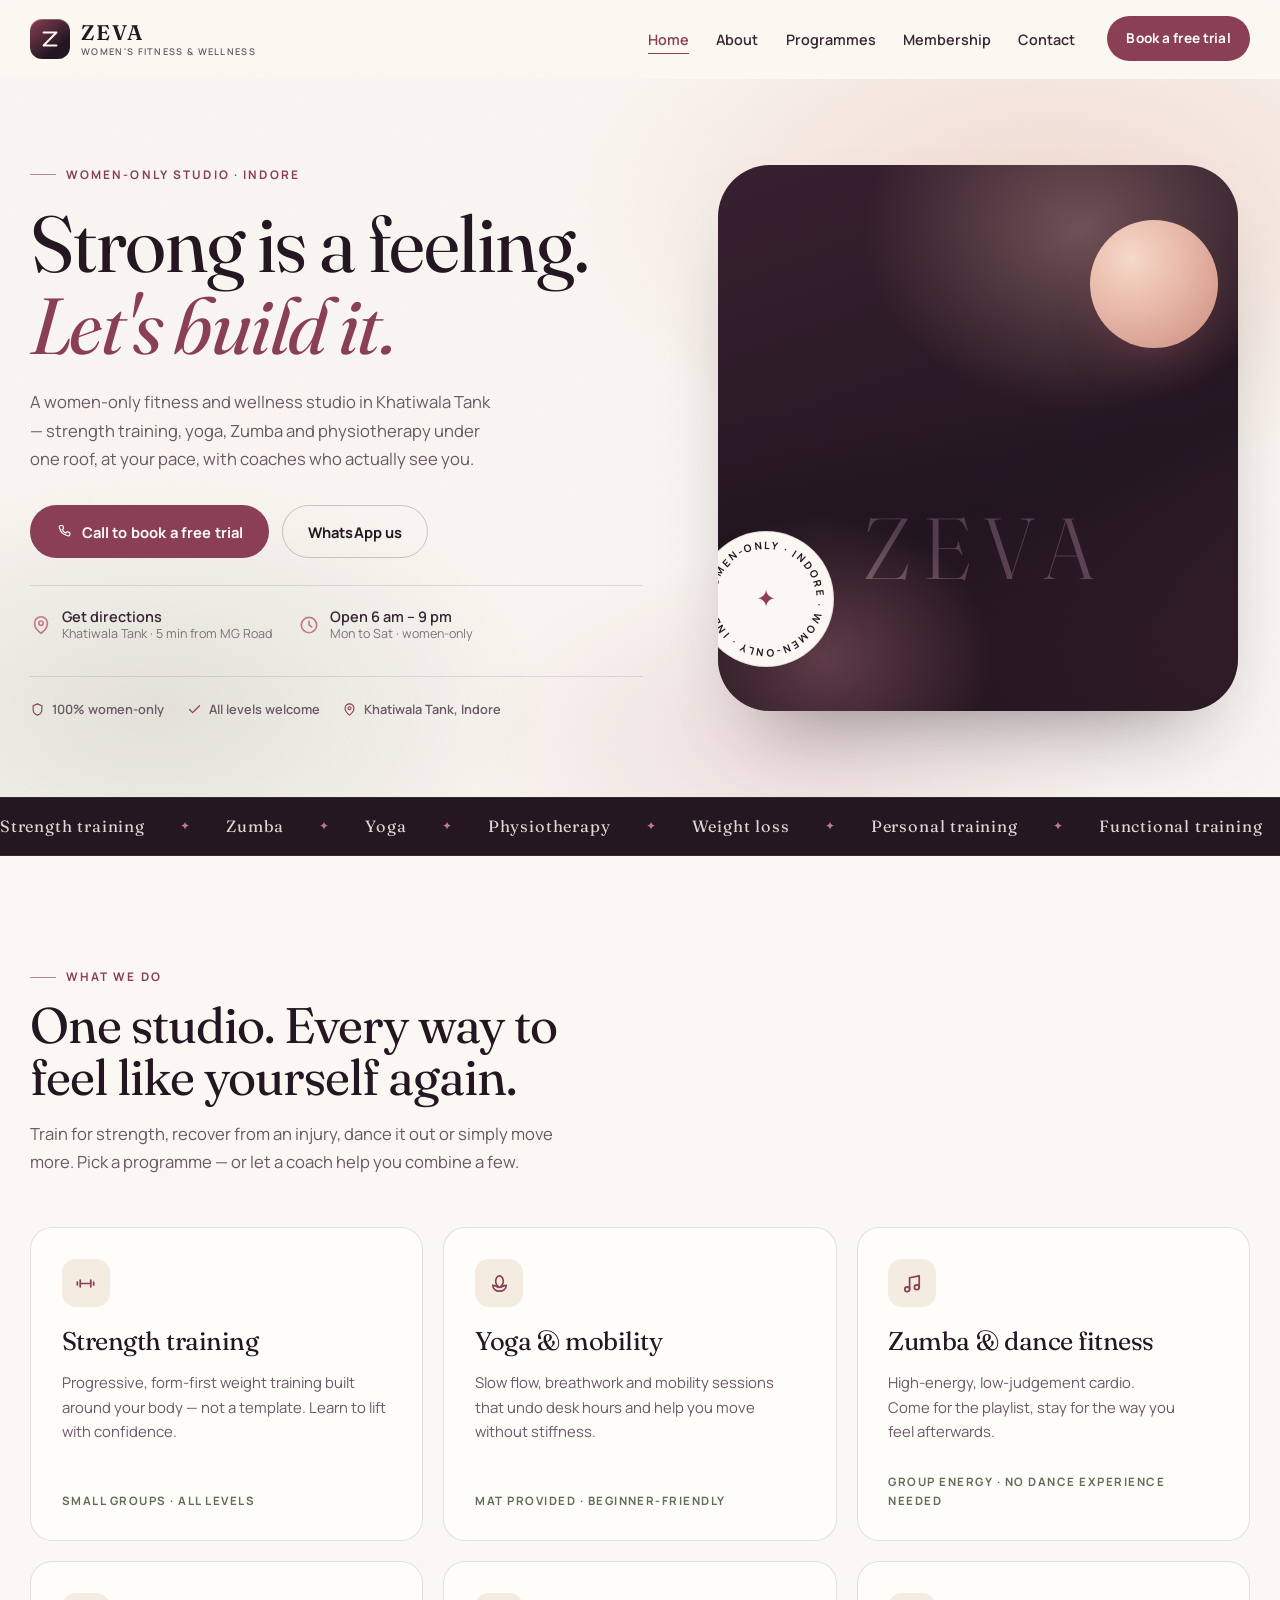
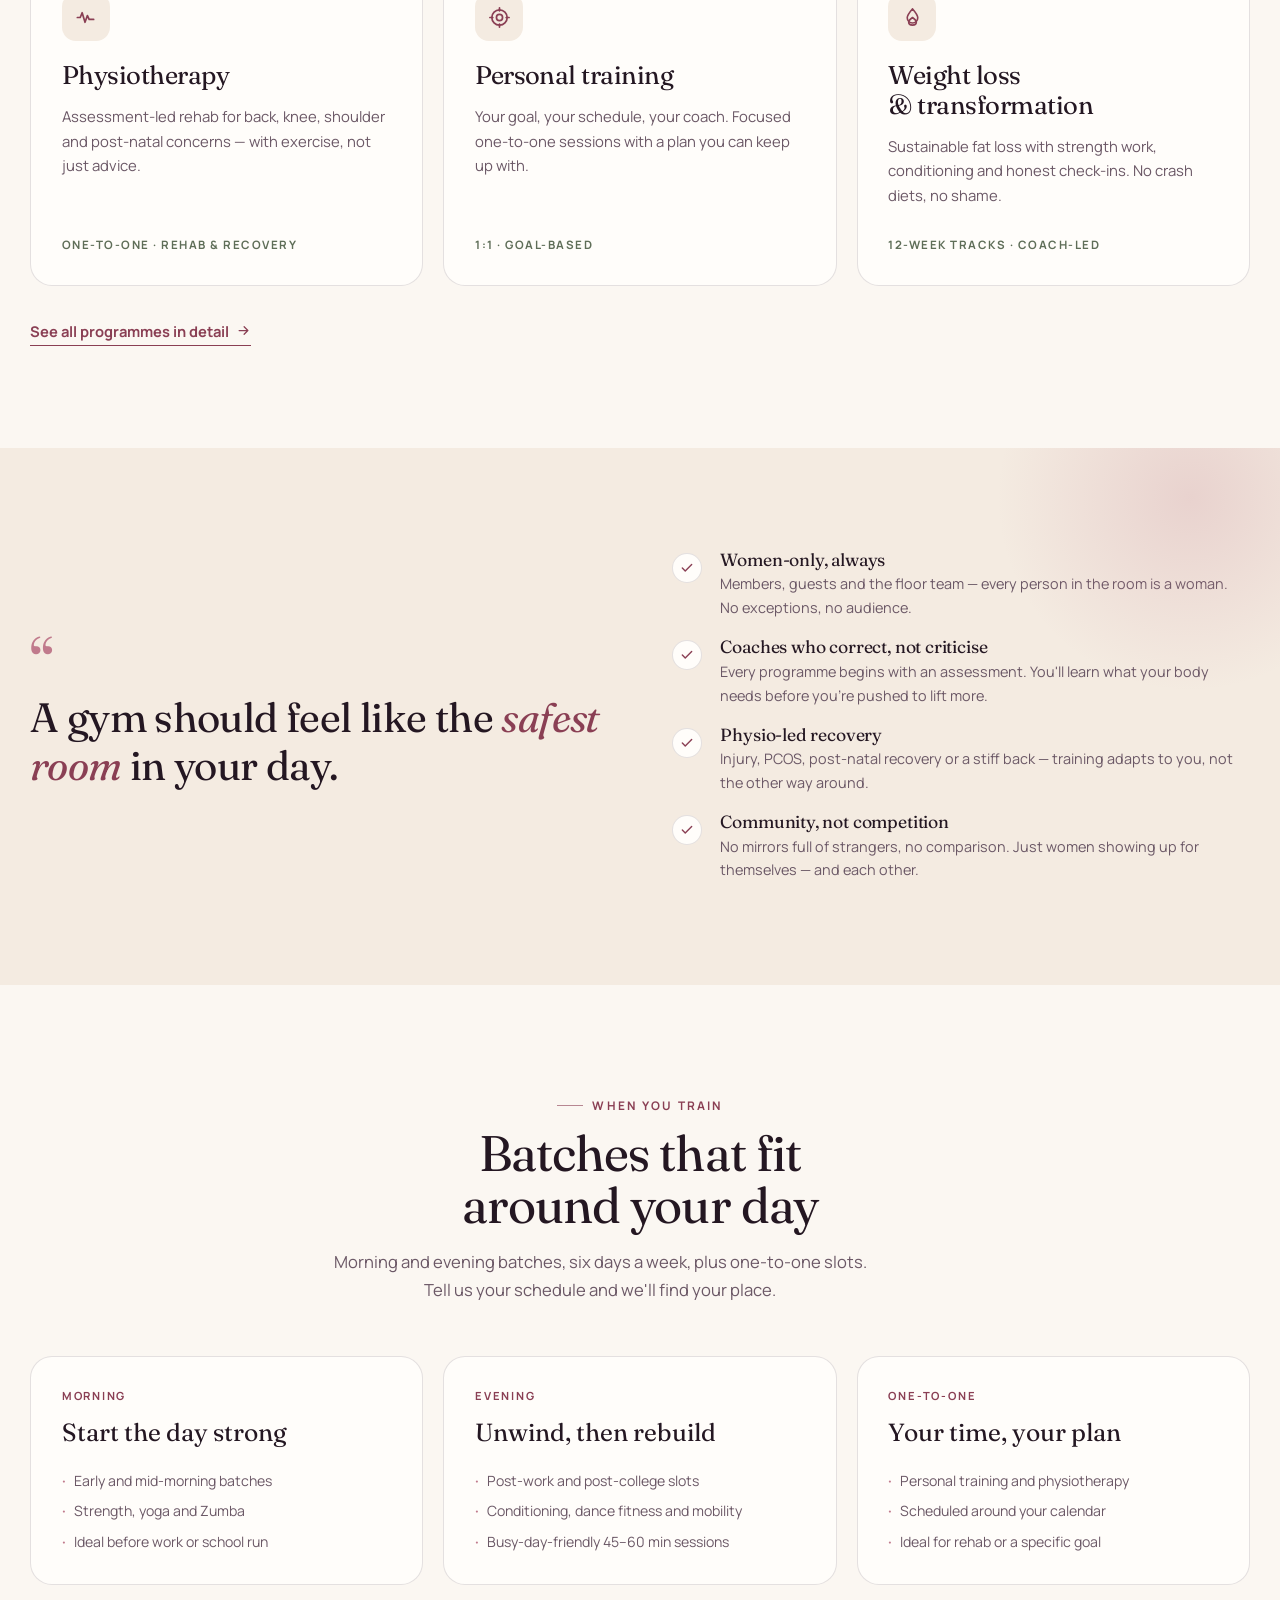
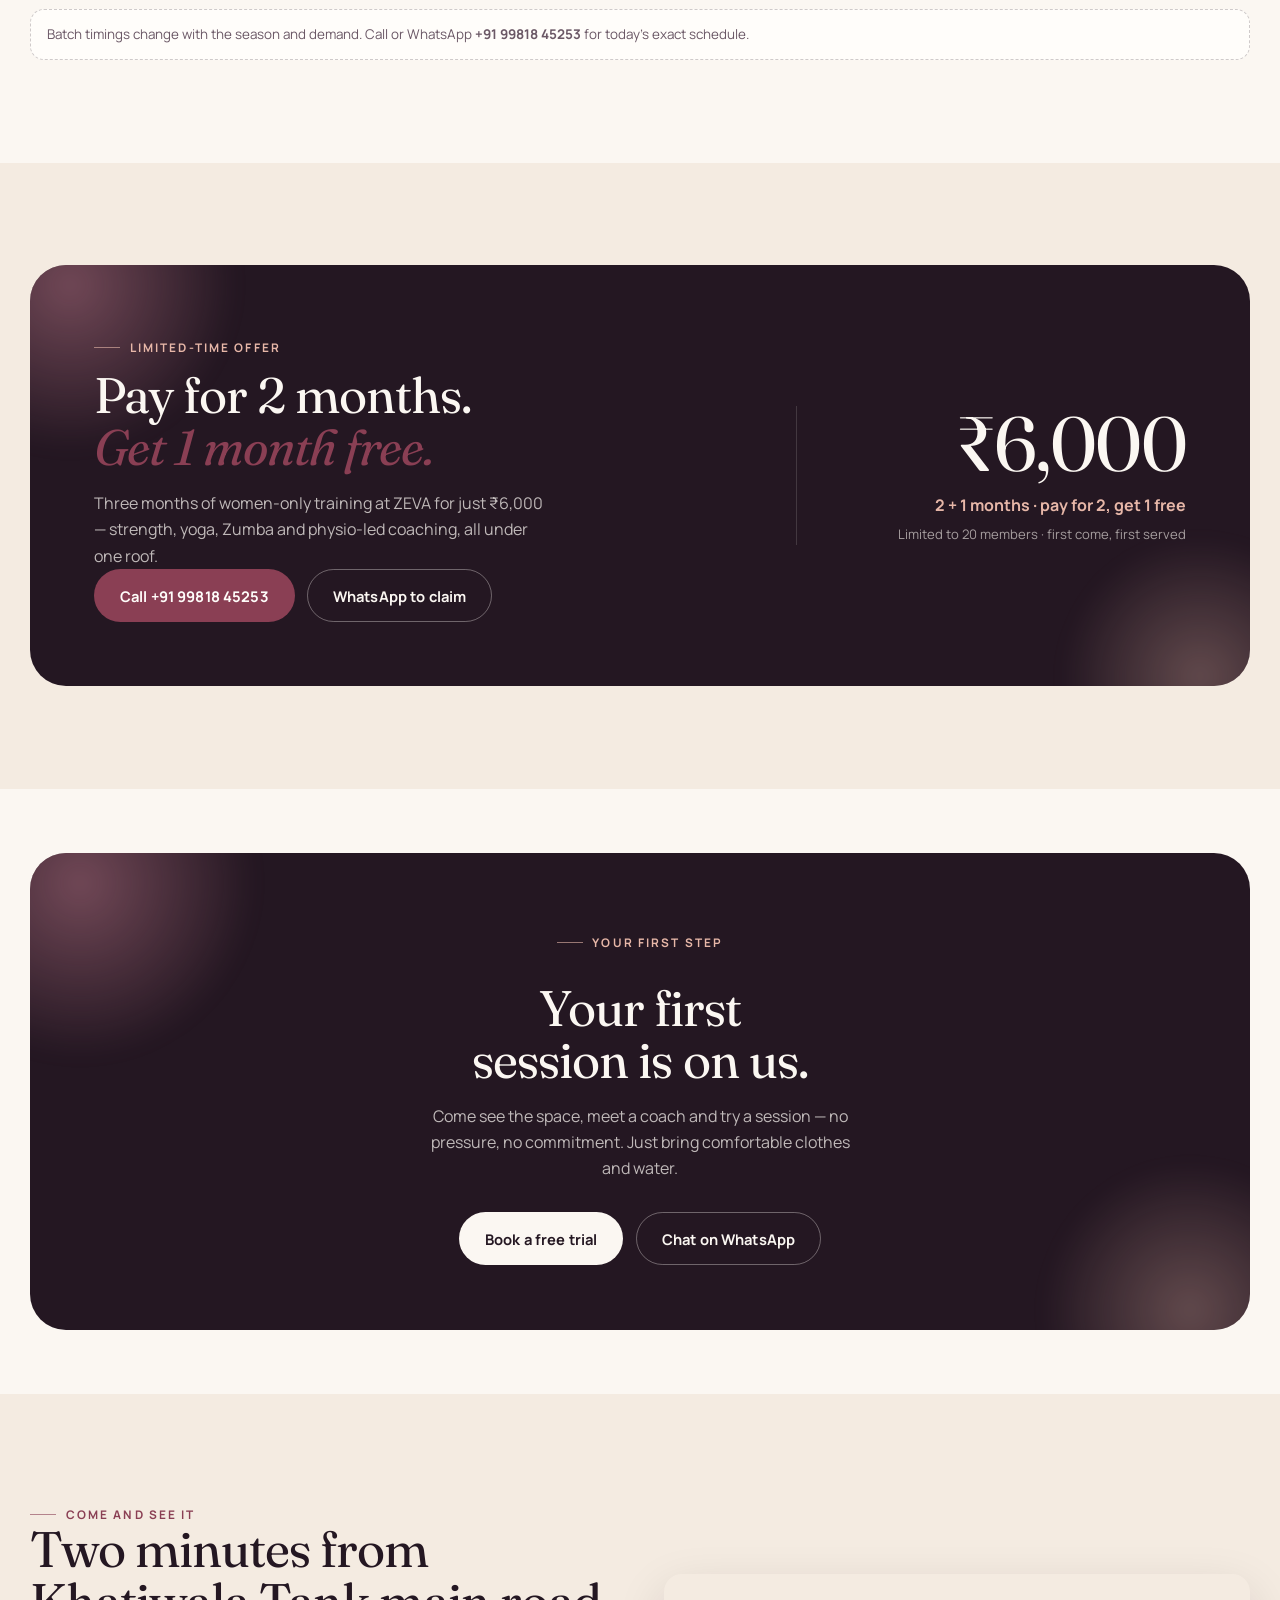
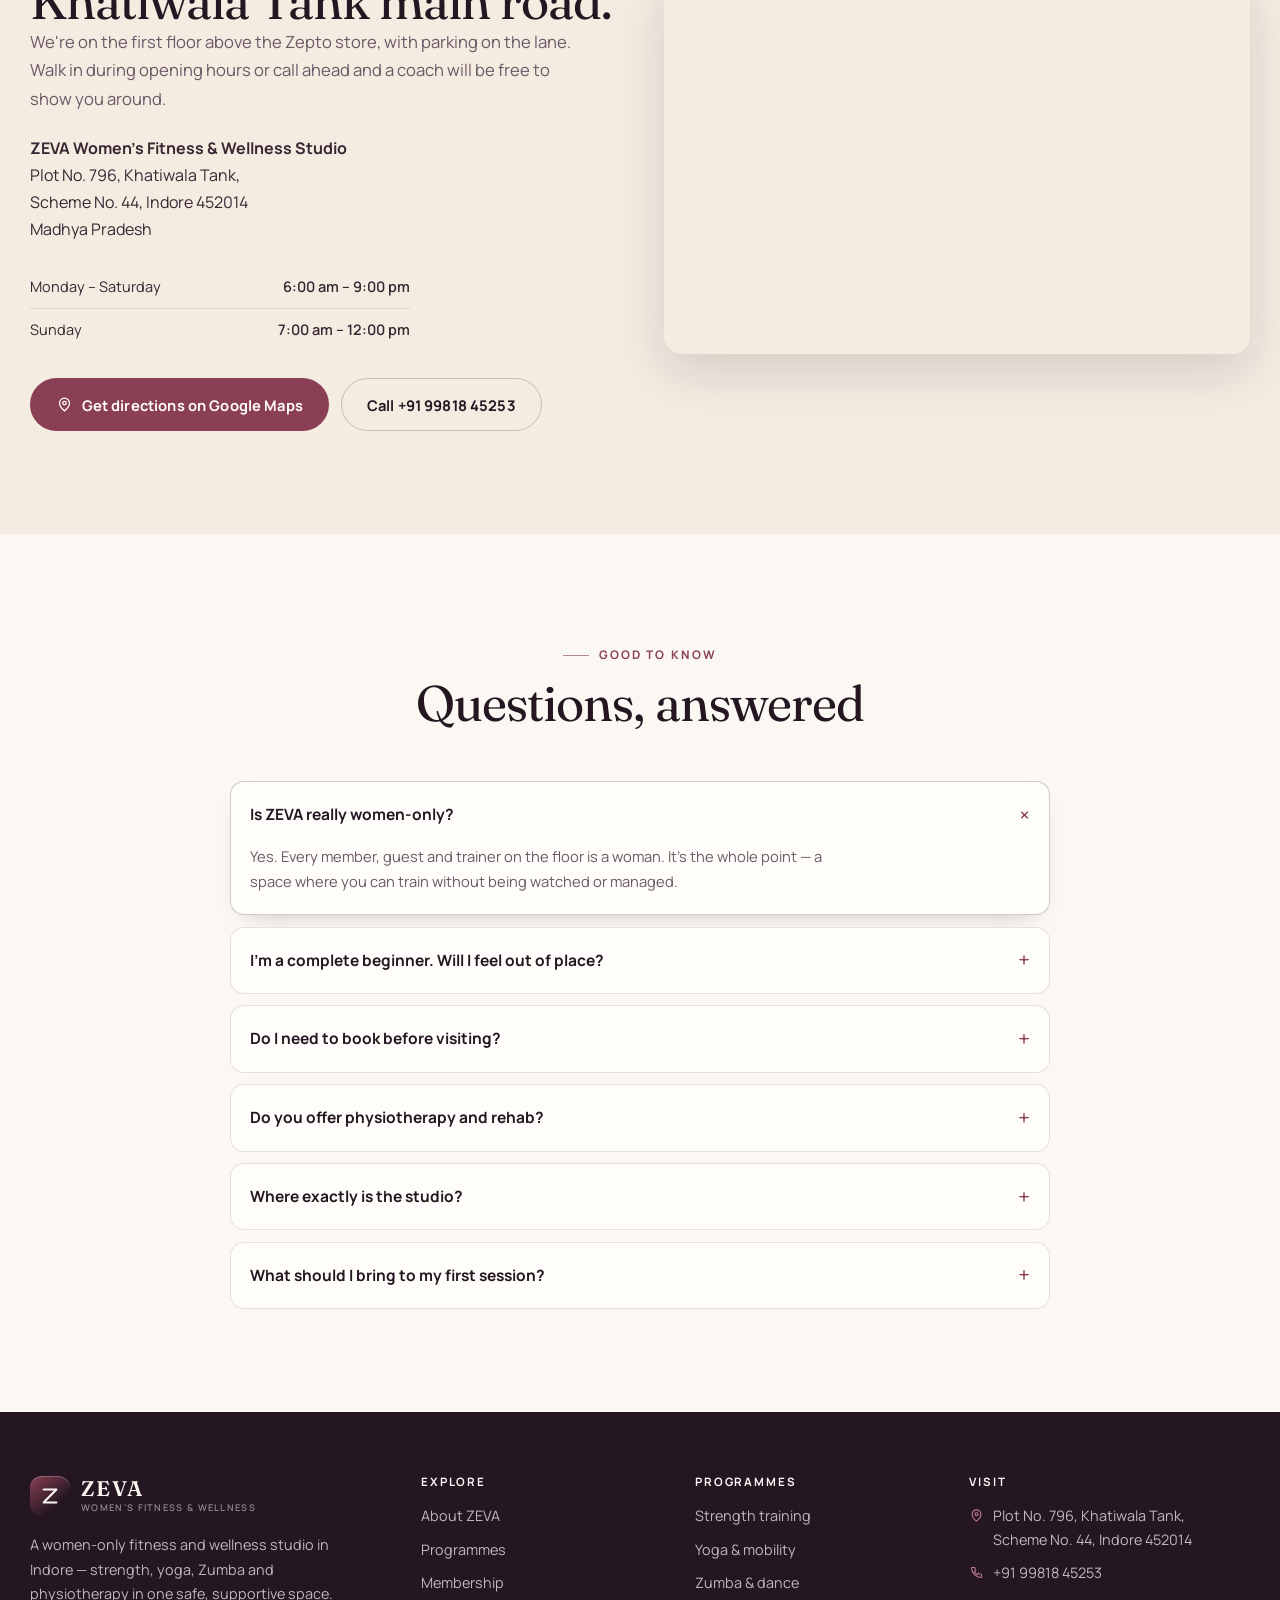
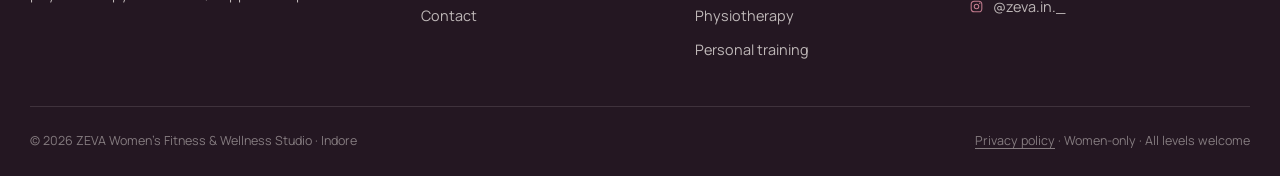
==== index.html @ 93238668 "ZEVA website - clean initial commit" ====
﻿<!DOCTYPE html>
<html lang="en">
<head>
  <meta charset="utf-8">
  <!-- Google tag (gtag.js) -->
  <script async src="https://www.googletagmanager.com/gtag/js?id=AW-18230801801"></script>
  <script>
    window.dataLayer = window.dataLayer || [];
    function gtag(){dataLayer.push(arguments);}
    gtag('js', new Date());
    gtag('config', 'AW-18230801801');
    window.ZEVA_TRACK = {
      call: 'AW-18230801801/4lHpCKfrvLMdEInrj_VD'
    };
    function gtag_report_conversion(url) {
      try {
        gtag('event', 'conversion', {
          'send_to': 'AW-18230801801/4lHpCKfrvLMdEInrj_VD',
          'value': 1.0,
          'currency': 'INR'
        });
      } catch (e) {}
      /* Never block the dialer. Returning true lets the browser handle the
         tel: link immediately, even if the Google tag is blocked or slow.
         tel: navigation does not unload this page, so the event still sends. */
      return true;
    }
  </script>
  <meta name="viewport" content="width=device-width, initial-scale=1">
  <title>ZEVA — Women-Only Fitness &amp; Wellness Studio in Indore</title>
  <meta name="description" content="ZEVA is a women-only fitness and wellness studio in Khatiwala Tank, Indore. Strength training, yoga, Zumba, physiotherapy and personal training in a safe, supportive space. Book a free trial.">
  <meta name="theme-color" content="#fbf7f2">
  <link rel="icon" href="assets/img/favicon.svg" type="image/svg+xml">
  <link rel="preconnect" href="https://fonts.googleapis.com">
  <link rel="preconnect" href="https://fonts.gstatic.com" crossorigin>
  <link href="https://fonts.googleapis.com/css2?family=Fraunces:ital,opsz,wght@0,9..144,300..700;1,9..144,300..600&family=Manrope:wght@300..800&display=swap" rel="stylesheet">
  <link rel="stylesheet" href="assets/css/style.css">
  <meta property="og:type" content="website">
  <meta property="og:title" content="ZEVA — Women-Only Fitness &amp; Wellness Studio in Indore">
  <meta property="og:description" content="Strength, yoga, Zumba, physio and personal training — in a women-only space in Khatiwala Tank, Indore.">
  <meta property="og:locale" content="en_IN">
  <script type="application/ld+json">
  {
    "@context": "https://schema.org",
    "@type": "ExerciseGym",
    "name": "ZEVA Women's Fitness & Wellness Studio",
    "description": "Women-only fitness and wellness studio in Indore offering strength training, yoga, Zumba, physiotherapy, weight loss and personal training.",
    "telephone": "+91-99818-45253",
    "address": {
      "@type": "PostalAddress",
      "streetAddress": "Plot No. 796, Khatiwala Tank, Scheme No. 44",
      "addressLocality": "Indore",
      "addressRegion": "Madhya Pradesh",
      "postalCode": "452014",
      "addressCountry": "IN"
    },
    "areaServed": "Indore",
    "geo": {
      "@type": "GeoCoordinates",
      "latitude": 22.6953898,
      "longitude": 75.8598368
    },
    "hasMap": "https://www.google.com/maps?cid=4506405204382723486",
    "openingHoursSpecification": [
      {
        "@type": "OpeningHoursSpecification",
        "dayOfWeek": ["Monday", "Tuesday", "Wednesday", "Thursday", "Friday", "Saturday"],
        "opens": "06:00",
        "closes": "21:00"
      },
      {
        "@type": "OpeningHoursSpecification",
        "dayOfWeek": "Sunday",
        "opens": "07:00",
        "closes": "12:00"
      }
    ],
    "sameAs": ["https://www.instagram.com/zeva.in._/"],
    "priceRange": "₹₹"
  }
  </script>
</head>
<body>
  <a class="skip-link" href="#main">Skip to content</a>

  <header class="site-header">
    <div class="container header-inner">
      <a class="brand" href="index.html" aria-label="ZEVA home">
        <span class="brand-mark" aria-hidden="true">
          <svg viewBox="0 0 24 24" fill="none"><path d="M5 5h14L5 19h14" stroke="#fbf7f2" stroke-width="2.2" stroke-linecap="round" stroke-linejoin="round"/></svg>
        </span>
        <span class="brand-text">
          <strong>ZEVA</strong>
          <small>Women's fitness &amp; wellness</small>
        </span>
      </a>

      <button class="nav-toggle" aria-expanded="false" aria-controls="primary-nav" aria-label="Open menu">
        <span></span>
      </button>

      <nav class="nav" id="primary-nav" aria-label="Primary">
        <ul>
          <li><a href="index.html" aria-current="page">Home</a></li>
          <li><a href="about.html">About</a></li>
          <li><a href="services.html">Programmes</a></li>
          <li><a href="pricing.html">Membership</a></li>
          <li><a href="contact.html">Contact</a></li>
        </ul>
        <a class="btn btn-primary nav-cta" href="contact.html">Book a free trial</a>
      </nav>
    </div>
  </header>

  <main id="main">
    <!-- Hero -->
    <section class="hero">
      <div class="container hero-inner">
        <div class="hero-copy reveal">
          <p class="eyebrow">Women-only studio · Indore</p>
          <h1>Strong is a feeling. <span class="display-italic">Let's build it.</span></h1>
          <p class="lede">A women-only fitness and wellness studio in Khatiwala Tank — strength training, yoga, Zumba and physiotherapy under one roof, at your pace, with coaches who actually see you.</p>

          <div class="btn-row hero-actions">
            <a class="btn" href="tel:+919981845253" onclick="return gtag_report_conversion('tel:+919981845253')" data-track="call">
              <svg viewBox="0 0 24 24" fill="none" aria-hidden="true"><path d="M6.6 3.5h2.2c.5 0 .9.3 1 .8l.8 3c.1.4 0 .8-.4 1l-1.5 1a12 12 0 0 0 5 5l1-1.5c.2-.3.6-.5 1-.4l3 .8c.5.1.8.5.8 1v2.2c0 1.1-.9 2-2 2A16.5 16.5 0 0 1 4.6 5.5c0-1.1.9-2 2-2z" stroke="currentColor" stroke-width="1.7" stroke-linejoin="round"/></svg>
              Call to book a free trial
            </a>
            <a class="btn btn--ghost" href="https://wa.me/919981845253?text=Hi%20ZEVA!%20I%27d%20like%20to%20claim%20the%202%2B1%20months%20%40%20%E2%82%B96%2C000%20offer." target="_blank" rel="noopener" data-track="whatsapp">WhatsApp us</a>
          </div>

          <div class="quick-actions">
            <a class="quick-actions__item" href="https://www.google.com/maps/dir/?api=1&amp;destination=22.6953898,75.8598368" target="_blank" rel="noopener" data-track="directions">
              <svg viewBox="0 0 24 24" fill="none" aria-hidden="true"><path d="M12 21s7-5.1 7-11a7 7 0 10-14 0c0 5.9 7 11 7 11z" stroke="currentColor" stroke-width="1.8"/><circle cx="12" cy="10" r="2.4" stroke="currentColor" stroke-width="1.8"/></svg>
              <span><strong>Get directions</strong><small>Khatiwala Tank · 5 min from MG Road</small></span>
            </a>
            <a class="quick-actions__item" href="tel:+919981845253" onclick="return gtag_report_conversion('tel:+919981845253')" data-track="call">
              <svg viewBox="0 0 24 24" fill="none" aria-hidden="true"><path d="M12 8v4l3 2" stroke="currentColor" stroke-width="1.8" stroke-linecap="round"/><circle cx="12" cy="12" r="8.4" stroke="currentColor" stroke-width="1.8"/></svg>
              <span><strong>Open 6 am – 9 pm</strong><small>Mon to Sat · women-only</small></span>
            </a>
          </div>

          <ul class="hero-trust">
            <li>
              <svg viewBox="0 0 24 24" fill="none" aria-hidden="true"><path d="M12 3l7 3v6c0 4.2-2.9 7.6-7 9-4.1-1.4-7-4.8-7-9V6l7-3z" stroke="currentColor" stroke-width="1.8" stroke-linejoin="round"/></svg>
              100% women-only
            </li>
            <li>
              <svg viewBox="0 0 24 24" fill="none" aria-hidden="true"><path d="M20 6L9 17l-5-5" stroke="currentColor" stroke-width="2" stroke-linecap="round" stroke-linejoin="round"/></svg>
              All levels welcome
            </li>
            <li>
              <svg viewBox="0 0 24 24" fill="none" aria-hidden="true"><path d="M12 21s7-5.1 7-11a7 7 0 10-14 0c0 5.9 7 11 7 11z" stroke="currentColor" stroke-width="1.8"/><circle cx="12" cy="10" r="2.4" stroke="currentColor" stroke-width="1.8"/></svg>
              Khatiwala Tank, Indore
            </li>
          </ul>
        </div>

        <div class="hero-art reveal" data-delay="1" aria-hidden="true">
          <div class="hero-art__overlay"></div>
          <div class="hero-art__word">ZEVA</div>
          <div class="hero-art__orb"></div>
          <div class="hero-art__badge">
            <svg viewBox="0 0 120 120">
              <defs>
                <path id="badgePath" d="M60,60 m-45,0 a45,45 0 1,1 90,0 a45,45 0 1,1 -90,0"/>
              </defs>
              <text><textPath href="#badgePath">WOMEN-ONLY · INDORE · WOMEN-ONLY · INDORE · </textPath></text>
            </svg>
            <span>✦</span>
          </div>
        </div>
      </div>
    </section>

    <!-- Marquee -->
    <div class="marquee" aria-hidden="true">
      <div class="marquee__track">
        <span>Strength training</span><span>Zumba</span><span>Yoga</span><span>Physiotherapy</span><span>Weight loss</span><span>Personal training</span><span>Functional training</span><span>Cardio</span>
        <span>Strength training</span><span>Zumba</span><span>Yoga</span><span>Physiotherapy</span><span>Weight loss</span><span>Personal training</span><span>Functional training</span><span>Cardio</span>
      </div>
    </div>

    <!-- Programmes -->
    <section class="section" id="programmes">
      <div class="container">
        <div class="section-head reveal">
          <p class="eyebrow">What we do</p>
          <h2>One studio. Every way to feel like yourself again.</h2>
          <p class="lede">Train for strength, recover from an injury, dance it out or simply move more. Pick a programme — or let a coach help you combine a few.</p>
        </div>

        <div class="grid grid-3">
          <article class="card program-card reveal">
            <span class="program-card__icon" aria-hidden="true">
              <svg viewBox="0 0 24 24" fill="none"><path d="M6.5 8.5v7M17.5 8.5v7M3.5 10.5v3M20.5 10.5v3M6.5 12h11" stroke="currentColor" stroke-width="1.8" stroke-linecap="round"/></svg>
            </span>
            <h3>Strength training</h3>
            <p>Progressive, form-first weight training built around your body — not a template. Learn to lift with confidence.</p>
            <span class="program-card__meta">Small groups · All levels</span>
          </article>

          <article class="card program-card reveal" data-delay="1">
            <span class="program-card__icon" aria-hidden="true">
              <svg viewBox="0 0 24 24" fill="none"><path d="M12 20c-4 0-7-2.6-7-6 2.4 0 4.2.8 5.4 2M12 20c4 0 7-2.6 7-6-2.4 0-4.2.8-5.4 2" stroke="currentColor" stroke-width="1.7" stroke-linecap="round"/><path d="M12 16c-2.6-1.5-4-4-4-6.5C8 6.6 9.8 4 12 4s4 2.6 4 5.5c0 2.5-1.4 5-4 6.5z" stroke="currentColor" stroke-width="1.7" stroke-linejoin="round"/></svg>
            </span>
            <h3>Yoga &amp; mobility</h3>
            <p>Slow flow, breathwork and mobility sessions that undo desk hours and help you move without stiffness.</p>
            <span class="program-card__meta">Mat provided · Beginner-friendly</span>
          </article>

          <article class="card program-card reveal" data-delay="2">
            <span class="program-card__icon" aria-hidden="true">
              <svg viewBox="0 0 24 24" fill="none"><path d="M9 18V6l10-2v12" stroke="currentColor" stroke-width="1.8" stroke-linecap="round" stroke-linejoin="round"/><circle cx="6.5" cy="18" r="2.5" stroke="currentColor" stroke-width="1.8"/><circle cx="16.5" cy="16" r="2.5" stroke="currentColor" stroke-width="1.8"/></svg>
            </span>
            <h3>Zumba &amp; dance fitness</h3>
            <p>High-energy, low-judgement cardio. Come for the playlist, stay for the way you feel afterwards.</p>
            <span class="program-card__meta">Group energy · No dance experience needed</span>
          </article>

          <article class="card program-card reveal">
            <span class="program-card__icon" aria-hidden="true">
              <svg viewBox="0 0 24 24" fill="none"><path d="M3.5 12h3l2-5 3 10 2.5-7 1.8 4h4.7" stroke="currentColor" stroke-width="1.8" stroke-linecap="round" stroke-linejoin="round"/></svg>
            </span>
            <h3>Physiotherapy</h3>
            <p>Assessment-led rehab for back, knee, shoulder and post-natal concerns — with exercise, not just advice.</p>
            <span class="program-card__meta">One-to-one · Rehab &amp; recovery</span>
          </article>

          <article class="card program-card reveal" data-delay="1">
            <span class="program-card__icon" aria-hidden="true">
              <svg viewBox="0 0 24 24" fill="none"><circle cx="12" cy="12" r="8" stroke="currentColor" stroke-width="1.8"/><circle cx="12" cy="12" r="3.2" stroke="currentColor" stroke-width="1.8"/><path d="M12 2v3M12 19v3M2 12h3M19 12h3" stroke="currentColor" stroke-width="1.8" stroke-linecap="round"/></svg>
            </span>
            <h3>Personal training</h3>
            <p>Your goal, your schedule, your coach. Focused one-to-one sessions with a plan you can keep up with.</p>
            <span class="program-card__meta">1:1 · Goal-based</span>
          </article>

          <article class="card program-card reveal" data-delay="2">
            <span class="program-card__icon" aria-hidden="true">
              <svg viewBox="0 0 24 24" fill="none"><path d="M12 3c3 3.4 5.5 6.2 5.5 9.3A5.5 5.5 0 016.5 12.3C6.5 9.2 9 6.4 12 3z" stroke="currentColor" stroke-width="1.7" stroke-linejoin="round"/><path d="M12 20c2.5 0 4-1.4 4-3.2 0-1.6-1.3-2.9-4-4.8-2.7 1.9-4 3.2-4 4.8C8 18.6 9.5 20 12 20z" stroke="currentColor" stroke-width="1.7" stroke-linejoin="round"/></svg>
            </span>
            <h3>Weight loss &amp; transformation</h3>
            <p>Sustainable fat loss with strength work, conditioning and honest check-ins. No crash diets, no shame.</p>
            <span class="program-card__meta">12-week tracks · Coach-led</span>
          </article>
        </div>

        <div class="mt-2">
          <a class="link-arrow" href="services.html">See all programmes in detail
            <svg viewBox="0 0 24 24" fill="none" aria-hidden="true"><path d="M5 12h14M13 6l6 6-6 6" stroke="currentColor" stroke-width="2" stroke-linecap="round" stroke-linejoin="round"/></svg>
          </a>
        </div>
      </div>
    </section>

    <!-- Why ZEVA -->
    <section class="section why">
      <div class="container split">
        <div class="reveal">
          <p class="why-quote">A gym should feel like the <em>safest room</em> in your day.</p>
        </div>
        <div class="reveal" data-delay="1">
          <div class="feature-list">
            <div class="feature">
              <span class="feature__tick" aria-hidden="true">
                <svg viewBox="0 0 24 24" fill="none"><path d="M20 6L9 17l-5-5" stroke="currentColor" stroke-width="2.4" stroke-linecap="round" stroke-linejoin="round"/></svg>
              </span>
              <div>
                <h4>Women-only, always</h4>
                <p>Members, guests and the floor team — every person in the room is a woman. No exceptions, no audience.</p>
              </div>
            </div>
            <div class="feature">
              <span class="feature__tick" aria-hidden="true">
                <svg viewBox="0 0 24 24" fill="none"><path d="M20 6L9 17l-5-5" stroke="currentColor" stroke-width="2.4" stroke-linecap="round" stroke-linejoin="round"/></svg>
              </span>
              <div>
                <h4>Coaches who correct, not criticise</h4>
                <p>Every programme begins with an assessment. You'll learn what your body needs before you're pushed to lift more.</p>
              </div>
            </div>
            <div class="feature">
              <span class="feature__tick" aria-hidden="true">
                <svg viewBox="0 0 24 24" fill="none"><path d="M20 6L9 17l-5-5" stroke="currentColor" stroke-width="2.4" stroke-linecap="round" stroke-linejoin="round"/></svg>
              </span>
              <div>
                <h4>Physio-led recovery</h4>
                <p>Injury, PCOS, post-natal recovery or a stiff back — training adapts to you, not the other way around.</p>
              </div>
            </div>
            <div class="feature">
              <span class="feature__tick" aria-hidden="true">
                <svg viewBox="0 0 24 24" fill="none"><path d="M20 6L9 17l-5-5" stroke="currentColor" stroke-width="2.4" stroke-linecap="round" stroke-linejoin="round"/></svg>
              </span>
              <div>
                <h4>Community, not competition</h4>
                <p>No mirrors full of strangers, no comparison. Just women showing up for themselves — and each other.</p>
              </div>
            </div>
          </div>
        </div>
      </div>
    </section>

    <!-- Batches -->
    <section class="section">
      <div class="container">
        <div class="section-head section-head--center reveal">
          <p class="eyebrow">When you train</p>
          <h2>Batches that fit around your day</h2>
          <p class="lede">Morning and evening batches, six days a week, plus one-to-one slots. Tell us your schedule and we'll find your place.</p>
        </div>

        <div class="grid grid-3">
          <article class="card batch-card reveal">
            <p class="batch-card__label">Morning</p>
            <p class="batch-card__time">Start the day strong</p>
            <ul>
              <li>Early and mid-morning batches</li>
              <li>Strength, yoga and Zumba</li>
              <li>Ideal before work or school run</li>
            </ul>
          </article>

          <article class="card batch-card reveal" data-delay="1">
            <p class="batch-card__label">Evening</p>
            <p class="batch-card__time">Unwind, then rebuild</p>
            <ul>
              <li>Post-work and post-college slots</li>
              <li>Conditioning, dance fitness and mobility</li>
              <li>Busy-day-friendly 45–60 min sessions</li>
            </ul>
          </article>

          <article class="card batch-card reveal" data-delay="2">
            <p class="batch-card__label">One-to-one</p>
            <p class="batch-card__time">Your time, your plan</p>
            <ul>
              <li>Personal training and physiotherapy</li>
              <li>Scheduled around your calendar</li>
              <li>Ideal for rehab or a specific goal</li>
            </ul>
          </article>
        </div>

        <p class="note reveal">Batch timings change with the season and demand. Call or WhatsApp <a href="tel:+919981845253" onclick="return gtag_report_conversion('tel:+919981845253')"><strong>+91 99818 45253</strong></a> for today's exact schedule.</p>
      </div>
    </section>

    <!-- 2+1 Offer -->
    <section class="section section--sand" id="offer">
      <div class="container">
        <div class="offer-band reveal">
          <div class="offer-band__copy">
            <p class="eyebrow" style="color: var(--peach);">Limited-time offer</p>
            <h2>Pay for 2 months. <span class="display-italic">Get 1 month free.</span></h2>
            <p>Three months of women-only training at ZEVA for just ₹6,000 — strength, yoga, Zumba and physio-led coaching, all under one roof.</p>
            <div class="btn-row">
              <a class="btn" href="tel:+919981845253" onclick="return gtag_report_conversion('tel:+919981845253')">Call +91 99818 45253</a>
              <a class="btn btn--ghost" style="--btn-fg: var(--cream); border-color: rgba(251,247,242,.35);" href="https://wa.me/919981845253?text=Hi%20ZEVA!%20I%27d%20like%20to%20claim%20the%202%2B1%20months%20%40%20%E2%82%B96%2C000%20offer." target="_blank" rel="noopener">WhatsApp to claim</a>
            </div>
          </div>
          <div class="offer-band__price">
            <div class="num">₹6,000</div>
            <div class="per">2 + 1 months · pay for 2, get 1 free</div>
            <div class="units">Limited to 20 members · first come, first served</div>
          </div>
        </div>
      </div>
    </section>

    <!-- CTA -->
    <section class="section--tight">
      <div class="container">
        <div class="cta-band reveal">
          <p class="eyebrow" style="color: var(--peach); justify-content: center;">Your first step</p>
          <h2>Your first session is on us.</h2>
          <p>Come see the space, meet a coach and try a session — no pressure, no commitment. Just bring comfortable clothes and water.</p>
          <div class="btn-row">
            <a class="btn btn--light" href="contact.html">Book a free trial</a>
            <a class="btn btn--ghost" style="--btn-fg: var(--cream); border-color: rgba(251,247,242,.35);" href="https://wa.me/919981845253?text=Hi%20ZEVA%2C%20I%27d%20like%20to%20book%20a%20free%20trial." target="_blank" rel="noopener">Chat on WhatsApp</a>
          </div>
        </div>
      </div>
    </section>

    <!-- Visit / directions -->
    <section class="section section--sand" id="visit">
      <div class="container visit-grid">
        <div class="reveal">
          <p class="eyebrow">Come and see it</p>
          <h2>Two minutes from Khatiwala Tank main road.</h2>
          <p class="lede">We're on the first floor above the Zepto store, with parking on the lane. Walk in during opening hours or call ahead and a coach will be free to show you around.</p>
          <address class="visit-address">
            <strong>ZEVA Women's Fitness &amp; Wellness Studio</strong><br>
            Plot No. 796, Khatiwala Tank,<br>
            Scheme No. 44, Indore 452014<br>
            Madhya Pradesh
          </address>
          <ul class="visit-hours">
            <li><span>Monday – Saturday</span><span>6:00 am – 9:00 pm</span></li>
            <li><span>Sunday</span><span>7:00 am – 12:00 pm</span></li>
          </ul>
          <div class="btn-row">
            <a class="btn" href="https://www.google.com/maps/dir/?api=1&amp;destination=22.6953898,75.8598368" target="_blank" rel="noopener" data-track="directions">
              <svg viewBox="0 0 24 24" fill="none" aria-hidden="true"><path d="M12 21s7-5.1 7-11a7 7 0 10-14 0c0 5.9 7 11 7 11z" stroke="currentColor" stroke-width="1.8"/><circle cx="12" cy="10" r="2.4" stroke="currentColor" stroke-width="1.8"/></svg>
              Get directions on Google Maps
            </a>
            <a class="btn btn--ghost" href="tel:+919981845253" onclick="return gtag_report_conversion('tel:+919981845253')" data-track="call">Call +91 99818 45253</a>
          </div>
        </div>
        <div class="visit-map reveal" data-delay="1">
          <iframe
            title="Map showing ZEVA Women's Fitness &amp; Wellness Studio in Khatiwala Tank, Indore"
            src="https://www.google.com/maps?q=22.6953898,75.8598368&amp;hl=en&amp;z=16&amp;output=embed"
            width="100%" height="380" style="border:0;" loading="lazy"
            referrerpolicy="no-referrer-when-downgrade" allowfullscreen></iframe>
        </div>
      </div>
    </section>

    <!-- FAQ -->
    <section class="section">
      <div class="container">
        <div class="section-head section-head--center reveal">
          <p class="eyebrow">Good to know</p>
          <h2>Questions, answered</h2>
        </div>

        <div class="faq reveal">
          <details open>
            <summary>Is ZEVA really women-only?</summary>
            <div class="faq__body">Yes. Every member, guest and trainer on the floor is a woman. It's the whole point — a space where you can train without being watched or managed.</div>
          </details>
          <details>
            <summary>I'm a complete beginner. Will I feel out of place?</summary>
            <div class="faq__body">Not at all. Most women start exactly where you are. Your first session includes a short assessment, and your coach will scale every movement to your current level.</div>
          </details>
          <details>
            <summary>Do I need to book before visiting?</summary>
            <div class="faq__body">Yes, please call or WhatsApp ahead so a coach is free to show you around and take you through the trial. Walk-ins are welcome but may have to wait.</div>
          </details>
          <details>
            <summary>Do you offer physiotherapy and rehab?</summary>
            <div class="faq__body">Yes. Physiotherapy is available as one-to-one sessions for back, knee, shoulder and post-natal concerns, and it can be combined with your training plan.</div>
          </details>
          <details>
            <summary>Where exactly is the studio?</summary>
            <div class="faq__body">Plot No. 796, Khatiwala Tank, Scheme No. 44, Indore 452014 — above the Zepto store. <a class="link-arrow" href="contact.html">Get directions</a></div>
          </details>
          <details>
            <summary>What should I bring to my first session?</summary>
            <div class="faq__body">Comfortable workout clothes, sports shoes and a water bottle. Mats and equipment are provided. Come a few minutes early so we can show you around.</div>
          </details>
        </div>
      </div>
    </section>
  </main>

  <footer class="site-footer">
    <div class="container">
      <div class="footer-grid">
        <div>
          <a class="brand" href="index.html" aria-label="ZEVA home">
            <span class="brand-mark" aria-hidden="true">
              <svg viewBox="0 0 24 24" fill="none"><path d="M5 5h14L5 19h14" stroke="#fbf7f2" stroke-width="2.2" stroke-linecap="round" stroke-linejoin="round"/></svg>
            </span>
            <span class="brand-text">
              <strong>ZEVA</strong>
              <small>Women's fitness &amp; wellness</small>
            </span>
          </a>
          <p class="footer-blurb">A women-only fitness and wellness studio in Indore — strength, yoga, Zumba and physiotherapy in one safe, supportive space.</p>
        </div>

        <div class="footer-col">
          <h4>Explore</h4>
          <ul>
            <li><a href="about.html">About ZEVA</a></li>
            <li><a href="services.html">Programmes</a></li>
            <li><a href="pricing.html">Membership</a></li>
            <li><a href="contact.html">Contact</a></li>
          </ul>
        </div>

        <div class="footer-col">
          <h4>Programmes</h4>
          <ul>
            <li><a href="services.html#strength">Strength training</a></li>
            <li><a href="services.html#yoga">Yoga &amp; mobility</a></li>
            <li><a href="services.html#zumba">Zumba &amp; dance</a></li>
            <li><a href="services.html#physio">Physiotherapy</a></li>
            <li><a href="services.html#personal">Personal training</a></li>
          </ul>
        </div>

        <div class="footer-col">
          <h4>Visit</h4>
          <ul class="footer-contact">
            <li>
              <svg viewBox="0 0 24 24" fill="none" aria-hidden="true"><path d="M12 21s7-5.1 7-11a7 7 0 10-14 0c0 5.9 7 11 7 11z" stroke="currentColor" stroke-width="1.8"/><circle cx="12" cy="10" r="2.4" stroke="currentColor" stroke-width="1.8"/></svg>
              <span>Plot No. 796, Khatiwala Tank,<br>Scheme No. 44, Indore 452014</span>
            </li>
            <li>
              <svg viewBox="0 0 24 24" fill="none" aria-hidden="true"><path d="M5 4h4l2 5-2.5 1.5a12 12 0 005 5L15 13l5 2v4a1 1 0 01-1 1A16 16 0 014 5a1 1 0 011-1z" stroke="currentColor" stroke-width="1.7" stroke-linejoin="round"/></svg>
              <a href="tel:+919981845253" onclick="return gtag_report_conversion('tel:+919981845253')">+91 99818 45253</a>
            </li>
            <li>
              <svg viewBox="0 0 24 24" fill="none" aria-hidden="true"><rect x="3.5" y="3.5" width="17" height="17" rx="5" stroke="currentColor" stroke-width="1.7"/><circle cx="12" cy="12" r="3.6" stroke="currentColor" stroke-width="1.7"/><circle cx="17.2" cy="6.8" r="1.1" fill="currentColor"/></svg>
              <a href="https://www.instagram.com/zeva.in._/" target="_blank" rel="noopener">@zeva.in._</a>
            </li>
          </ul>
        </div>
      </div>

      <div class="footer-bottom">
        <p>© <span data-year>2026</span> ZEVA Women's Fitness &amp; Wellness Studio · Indore</p>
        <p><a href="privacy.html">Privacy policy</a> · Women-only · All levels welcome</p>
      </div>
    </div>
  </footer>

  <script src="assets/js/main.js" defer></script>
</body>
</html>
---- assets/css/style.css ----
/* ==========================================================================
   ZEVA — Women's Fitness & Wellness Studio, Indore
   Design system, components and page styles
   ========================================================================== */

/* 1. Tokens ---------------------------------------------------------------- */
:root {
  --cream: #fbf7f2;
  --cream-2: #f4ebe1;
  --sand: #efe2d4;
  --white: #fffdfa;

  --ink: #241722;
  --ink-2: #382733;
  --muted: #6b5866;
  --line: rgba(36, 23, 34, 0.12);
  --line-strong: rgba(36, 23, 34, 0.22);

  --rose: #c07a8c;
  --rose-soft: #e7c3cb;
  --rose-ink: #8a3f54;
  --rose-deep: #6e2f44;
  --peach: #e7b7a8;
  --sage: #5f6e58;
  --sage-soft: #d9e0d3;
  --gold: #b8976b;

  --radius-sm: 14px;
  --radius: 22px;
  --radius-lg: 36px;
  --radius-pill: 999px;
  --radius-xl: 52px;

  --shadow-sm: 0 10px 26px -18px rgba(36, 23, 34, 0.4);
  --shadow: 0 34px 70px -42px rgba(36, 23, 34, 0.5);
  --shadow-lg: 0 46px 90px -46px rgba(36, 23, 34, 0.55);
  --shadow-glow: 0 20px 60px -20px rgba(138, 63, 84, 0.55);

  --font-display: "Fraunces", "Iowan Old Style", Georgia, serif;
  --font-body: "Manrope", system-ui, -apple-system, "Segoe UI", sans-serif;
  --font-mono: "JetBrains Mono", ui-monospace, SFMono-Regular, Menlo, monospace;

  --container: 1220px;
  --header-h: 78px;
  --ease: cubic-bezier(0.22, 1, 0.36, 1);
  --ease-back: cubic-bezier(0.34, 1.56, 0.64, 1);
}

/* 2. Reset ----------------------------------------------------------------- */
*,
*::before,
*::after { box-sizing: border-box; }

* { margin: 0; }

html {
  -webkit-text-size-adjust: 100%;
  scroll-behavior: smooth;
  scroll-padding-top: calc(var(--header-h) + 16px);
}

body {
  font-family: var(--font-body);
  font-size: 1rem;
  line-height: 1.65;
  color: var(--ink-2);
  background: var(--cream);
  -webkit-font-smoothing: antialiased;
  -moz-osx-font-smoothing: grayscale;
  text-rendering: optimizeLegibility;
  overflow-x: hidden;
}

img, svg, video { display: block; max-width: 100%; }

input, button, textarea, select { font: inherit; color: inherit; }

button { cursor: pointer; background: none; border: 0; }

a { color: inherit; text-decoration: none; }

ul, ol { list-style: none; padding: 0; }

::selection { background: var(--rose-soft); color: var(--ink); }

:focus-visible {
  outline: 3px solid var(--rose-ink);
  outline-offset: 3px;
  border-radius: 4px;
}

/* 2b. Image utilities ------------------------------------------------------- */
.img-cover { width: 100%; height: 100%; object-fit: cover; }
.img-contain { width: 100%; height: 100%; object-fit: contain; }

.img-fade-bottom {
  mask-image: linear-gradient(to bottom, black 60%, transparent);
  -webkit-mask-image: linear-gradient(to bottom, black 60%, transparent);
}

.img-fade-top {
  mask-image: linear-gradient(to top, black 60%, transparent);
  -webkit-mask-image: linear-gradient(to top, black 60%, transparent);
}

@media (prefers-reduced-motion: reduce) {
  html { scroll-behavior: auto; }
  *, *::before, *::after {
    animation-duration: 0.001ms !important;
    animation-iteration-count: 1 !important;
    transition-duration: 0.001ms !important;
  }
  .reveal { opacity: 1; transform: none; }
}

/* 3. Typography ------------------------------------------------------------ */
h1, h2, h3, h4 {
  font-family: var(--font-display);
  font-weight: 400;
  line-height: 1.04;
  letter-spacing: -0.02em;
  color: var(--ink);
  text-wrap: balance;
}

h1 { font-size: clamp(2.75rem, 6.2vw, 5.1rem); }
h2 { font-size: clamp(2rem, 3.9vw, 3.35rem); }
h3 { font-size: clamp(1.3rem, 2vw, 1.65rem); line-height: 1.15; }
h4 { font-size: 1.1rem; letter-spacing: -0.01em; }

p { text-wrap: pretty; }

.display-italic { font-style: italic; color: var(--rose-ink); }

.lede {
  font-size: clamp(1.02rem, 1.3vw, 1.18rem);
  line-height: 1.7;
  color: var(--muted);
  max-width: 56ch;
}

.eyebrow {
  display: inline-flex;
  align-items: center;
  gap: 0.6rem;
  font-family: var(--font-body);
  font-size: 0.74rem;
  font-weight: 700;
  letter-spacing: 0.18em;
  text-transform: uppercase;
  color: var(--rose-ink);
}

.eyebrow::before {
  content: "";
  width: 26px;
  height: 1px;
  background: currentColor;
  opacity: 0.6;
}

/* 4. Layout ---------------------------------------------------------------- */
.container {
  width: min(var(--container), 100% - 2.5rem);
  margin-inline: auto;
}

.section { padding: clamp(4rem, 8vw, 7.5rem) 0; }
.section--tight { padding: clamp(3rem, 5vw, 4.5rem) 0; }
.section--sand { background: var(--cream-2); }
.section--ink { background: var(--ink); color: var(--cream); }

.section-head { max-width: 640px; margin-bottom: clamp(2rem, 4vw, 3.5rem); }
.section-head h2 { margin: 0.8rem 0 1rem; }
.section-head--center { margin-inline: auto; text-align: center; }
.section-head--center .eyebrow { justify-content: center; }

.grid { display: grid; gap: 1.25rem; }
.grid-2 { grid-template-columns: repeat(2, minmax(0, 1fr)); }
.grid-3 { grid-template-columns: repeat(3, minmax(0, 1fr)); }
.grid-4 { grid-template-columns: repeat(4, minmax(0, 1fr)); }

.split {
  display: grid;
  grid-template-columns: 1fr 1fr;
  gap: clamp(2rem, 5vw, 4.5rem);
  align-items: center;
}

/* 5. Buttons --------------------------------------------------------------- */
.btn {
  --btn-bg: var(--rose-ink);
  --btn-fg: var(--white);
  display: inline-flex;
  align-items: center;
  justify-content: center;
  gap: 0.55rem;
  min-height: 50px;
  padding: 0.85rem 1.55rem;
  border-radius: var(--radius-pill);
  background: var(--btn-bg);
  color: var(--btn-fg);
  font-weight: 700;
  font-size: 0.92rem;
  letter-spacing: 0.01em;
  border: 1px solid transparent;
  transition: transform 0.25s var(--ease), box-shadow 0.25s var(--ease),
    background-color 0.25s var(--ease), color 0.25s var(--ease);
  will-change: transform;
}

.btn:hover { transform: translateY(-2px); box-shadow: var(--shadow-sm); }
.btn:active { transform: translateY(0); }

.btn svg { width: 17px; height: 17px; flex: none; }

.btn--ghost {
  --btn-bg: transparent;
  --btn-fg: var(--ink);
  border-color: var(--line-strong);
}

.btn--ghost:hover { background: var(--ink); color: var(--cream); }

.btn--light {
  --btn-bg: var(--cream);
  --btn-fg: var(--ink);
}

.btn--block { width: 100%; }

.btn-row { display: flex; flex-wrap: wrap; gap: 0.8rem; }

.link-arrow {
  display: inline-flex;
  align-items: center;
  gap: 0.45rem;
  font-weight: 700;
  font-size: 0.92rem;
  color: var(--rose-ink);
  border-bottom: 1px solid currentColor;
  padding-bottom: 2px;
  transition: gap 0.25s var(--ease);
}

.link-arrow:hover { gap: 0.75rem; }
.link-arrow svg { width: 15px; height: 15px; }

/* 6. Header ---------------------------------------------------------------- */
.skip-link {
  position: absolute;
  left: 1rem;
  top: -100px;
  z-index: 200;
  background: var(--ink);
  color: var(--cream);
  padding: 0.7rem 1.1rem;
  border-radius: var(--radius-pill);
  font-weight: 700;
  transition: top 0.2s ease;
}

.skip-link:focus { top: 1rem; }

.site-header {
  position: sticky;
  top: 0;
  z-index: 100;
  background: color-mix(in srgb, var(--cream) 88%, transparent);
  backdrop-filter: saturate(160%) blur(14px);
  -webkit-backdrop-filter: saturate(160%) blur(14px);
  border-bottom: 1px solid transparent;
  transition: border-color 0.3s ease, background-color 0.3s ease;
}

.site-header.is-scrolled {
  border-bottom-color: var(--line);
  background: color-mix(in srgb, var(--cream) 96%, transparent);
}

.header-inner {
  display: flex;
  align-items: center;
  justify-content: space-between;
  gap: 1.5rem;
  min-height: var(--header-h);
}

.brand { display: inline-flex; align-items: center; gap: 0.7rem; }

.brand-mark {
  width: 40px;
  height: 40px;
  border-radius: 12px;
  background: linear-gradient(140deg, var(--rose-ink), var(--ink) 70%);
  display: grid;
  place-items: center;
  box-shadow: inset 0 1px 0 rgba(255, 255, 255, 0.25);
  flex: none;
}

.brand-mark svg { width: 22px; height: 22px; }

.brand-text { display: flex; flex-direction: column; line-height: 1; }

.brand-text strong {
  font-family: var(--font-display);
  font-size: 1.32rem;
  font-weight: 600;
  letter-spacing: 0.06em;
  color: var(--ink);
}

.brand-text small {
  margin-top: 4px;
  font-size: 0.58rem;
  letter-spacing: 0.14em;
  text-transform: uppercase;
  color: var(--muted);
  font-weight: 600;
}

.nav { display: flex; align-items: center; gap: 2rem; }

.nav ul { display: flex; align-items: center; gap: 1.7rem; }

.nav a:not(.btn) {
  position: relative;
  font-size: 0.9rem;
  font-weight: 600;
  color: var(--ink-2);
  padding: 0.35rem 0;
}

.nav a:not(.btn)::after {
  content: "";
  position: absolute;
  left: 0;
  bottom: 0;
  width: 100%;
  height: 1.5px;
  background: var(--rose-ink);
  transform: scaleX(0);
  transform-origin: left;
  transition: transform 0.3s var(--ease);
}

.nav a:not(.btn):hover::after,
.nav a[aria-current="page"]::after { transform: scaleX(1); }

.nav a[aria-current="page"] { color: var(--rose-ink); }

.nav-cta { min-height: 44px; padding: 0.65rem 1.15rem; font-size: 0.85rem; }

.nav-toggle {
  display: none;
  width: 46px;
  height: 46px;
  border-radius: 50%;
  border: 1px solid var(--line-strong);
  place-items: center;
}

.nav-toggle span {
  position: relative;
  display: block;
  width: 18px;
  height: 1.6px;
  background: var(--ink);
  transition: background 0.2s ease;
}

.nav-toggle span::before,
.nav-toggle span::after {
  content: "";
  position: absolute;
  left: 0;
  width: 18px;
  height: 1.6px;
  background: var(--ink);
  transition: transform 0.3s var(--ease);
}

.nav-toggle span::before { top: -6px; }
.nav-toggle span::after { top: 6px; }

.nav-toggle[aria-expanded="true"] span { background: transparent; }
.nav-toggle[aria-expanded="true"] span::before { transform: translateY(6px) rotate(45deg); }
.nav-toggle[aria-expanded="true"] span::after { transform: translateY(-6px) rotate(-45deg); }

/* 7. Hero ------------------------------------------------------------------ */
.hero {
  position: relative;
  overflow: hidden;
  padding: clamp(3rem, 6vw, 5.5rem) 0 clamp(3.5rem, 6vw, 6rem);
  background:
    radial-gradient(60% 60% at 82% 18%, rgba(231, 183, 168, 0.42), transparent 62%),
    radial-gradient(52% 55% at 12% 88%, rgba(111, 127, 104, 0.16), transparent 60%),
    radial-gradient(40% 40% at 62% 92%, rgba(192, 122, 140, 0.18), transparent 65%);
}

.hero::after {
  content: "";
  position: absolute;
  inset: 0;
  pointer-events: none;
  opacity: 0.35;
  background-image: url("data:image/svg+xml,%3Csvg xmlns='http://www.w3.org/2000/svg' width='140' height='140'%3E%3Cfilter id='n'%3E%3CfeTurbulence type='fractalNoise' baseFrequency='0.9' numOctaves='2'/%3E%3CfeColorMatrix type='saturate' values='0'/%3E%3C/filter%3E%3Crect width='140' height='140' filter='url(%23n)' opacity='0.22'/%3E%3C/svg%3E");
  mix-blend-mode: multiply;
}

.hero-inner {
  position: relative;
  z-index: 1;
  display: grid;
  grid-template-columns: 1.06fr 0.94fr;
  gap: clamp(2rem, 5vw, 4.5rem);
  align-items: center;
}

.hero-copy h1 { margin: 1.1rem 0 1.35rem; }
.hero-copy .lede { max-width: 47ch; }

.hero-actions { margin-top: 2rem; }

.hero-trust {
  display: flex;
  flex-wrap: wrap;
  gap: 0.55rem 1.4rem;
  margin-top: 2.1rem;
  padding-top: 1.4rem;
  border-top: 1px solid var(--line);
  font-size: 0.8rem;
  font-weight: 600;
  color: var(--muted);
}

.hero-trust li { display: inline-flex; align-items: center; gap: 0.45rem; }
.hero-trust svg { width: 15px; height: 15px; color: var(--rose-ink); flex: none; }

/* Hero art: photo-aware + illustration fallback */
.hero-art {
  position: relative;
  aspect-ratio: 1 / 1.05;
  max-width: 520px;
  margin-inline: auto;
  width: 100%;
  border-radius: var(--radius-xl);
  overflow: hidden;
  background: linear-gradient(160deg, #38202f, #241722 60%, #4b2b3d);
  box-shadow: var(--shadow-lg);
}

.hero-art__photo {
  position: absolute;
  inset: 0;
  object-fit: cover;
  opacity: 0.92;
  transition: opacity 0.6s var(--ease), transform 1.2s var(--ease);
}

.hero-art:hover .hero-art__photo { opacity: 1; transform: scale(1.03); }

.hero-art__overlay {
  position: absolute;
  inset: 0;
  background:
    radial-gradient(70% 55% at 70% 12%, rgba(231, 183, 168, 0.35), transparent 60%),
    radial-gradient(50% 40% at 20% 90%, rgba(192, 122, 140, 0.4), transparent 65%),
    linear-gradient(180deg, transparent 45%, rgba(20, 12, 18, 0.55));
  z-index: 1;
}

.hero-art__word {
  position: absolute;
  left: 0;
  right: 0;
  bottom: 8%;
  z-index: 2;
  font-family: var(--font-display);
  font-size: clamp(3.4rem, 7vw, 5.4rem);
  font-weight: 300;
  letter-spacing: 0.14em;
  color: rgba(251, 247, 242, 0.92);
  text-align: center;
  padding-bottom: 0.55em;
  text-indent: 0.14em;
  mix-blend-mode: soft-light;
}

.hero-art__orb {
  position: absolute;
  width: clamp(84px, 14vw, 128px);
  aspect-ratio: 1;
  border-radius: 50%;
  background: radial-gradient(circle at 32% 30%, #f6d9c8, var(--peach) 45%, #c98d7c 100%);
  top: 10%;
  right: 4%;
  box-shadow: 0 24px 50px -24px rgba(138, 63, 84, 0.75);
  z-index: 2;
}

.hero-art__badge {
  position: absolute;
  left: -4%;
  bottom: 8%;
  width: clamp(100px, 16vw, 136px);
  aspect-ratio: 1;
  border-radius: 50%;
  background: var(--cream);
  border: 1px solid var(--line);
  display: grid;
  place-items: center;
  box-shadow: var(--shadow);
  z-index: 3;
}

.hero-art__badge svg { position: absolute; inset: 0; width: 100%; height: 100%; animation: spin 26s linear infinite; }

.hero-art__badge text {
  font-family: var(--font-body);
  font-size: 9.2px;
  font-weight: 700;
  letter-spacing: 0.22em;
  fill: var(--ink);
  text-transform: uppercase;
}

.hero-art__badge > span {
  font-family: var(--font-display);
  font-size: 1.5rem;
  color: var(--rose-ink);
  line-height: 1;
}

@keyframes spin { to { transform: rotate(360deg); } }

/* 8. Marquee --------------------------------------------------------------- */
.marquee {
  background: var(--ink);
  color: var(--cream);
  padding: 0.95rem 0;
  overflow: hidden;
  border-block: 1px solid rgba(251, 247, 242, 0.08);
}

.marquee__track {
  display: flex;
  align-items: center;
  gap: 2.2rem;
  width: max-content;
  animation: marquee 34s linear infinite;
}

.marquee__track span {
  display: inline-flex;
  align-items: center;
  gap: 2.2rem;
  font-family: var(--font-display);
  font-size: 1.02rem;
  letter-spacing: 0.05em;
  white-space: nowrap;
  color: rgba(251, 247, 242, 0.86);
}

.marquee__track span::after {
  content: "✦";
  font-size: 0.72rem;
  color: var(--rose);
}

@keyframes marquee { to { transform: translateX(-50%); } }

/* 9. Cards ----------------------------------------------------------------- */
.card {
  background: var(--white);
  border: 1px solid var(--line);
  border-radius: var(--radius);
  padding: clamp(1.5rem, 2.4vw, 2rem);
  transition: transform 0.35s var(--ease), box-shadow 0.35s var(--ease),
    border-color 0.35s var(--ease);
}

.card:hover {
  transform: translateY(-5px);
  box-shadow: var(--shadow);
  border-color: transparent;
}

.program-card { display: flex; flex-direction: column; gap: 0.85rem; }

.program-card__icon {
  width: 48px;
  height: 48px;
  border-radius: 14px;
  display: grid;
  place-items: center;
  background: var(--cream-2);
  color: var(--rose-ink);
  margin-bottom: 0.4rem;
  transition: background-color 0.3s ease, color 0.3s ease;
}

.program-card:hover .program-card__icon { background: var(--rose-ink); color: var(--white); }
.program-card__icon svg { width: 23px; height: 23px; }

.program-card p { font-size: 0.93rem; color: var(--muted); }

.program-card__meta {
  margin-top: auto;
  padding-top: 0.9rem;
  font-size: 0.72rem;
  font-weight: 700;
  letter-spacing: 0.13em;
  text-transform: uppercase;
  color: var(--sage);
}

/* 10. Why / feature list --------------------------------------------------- */
.why { background: var(--cream-2); position: relative; overflow: hidden; }

.why::before {
  content: "";
  position: absolute;
  width: 420px;
  height: 420px;
  border-radius: 50%;
  background: radial-gradient(circle, rgba(192, 122, 140, 0.22), transparent 65%);
  top: -160px;
  right: -120px;
}

.why-quote {
  position: relative;
  font-family: var(--font-display);
  font-size: clamp(1.7rem, 3.2vw, 2.6rem);
  line-height: 1.18;
  letter-spacing: -0.015em;
  color: var(--ink);
}

.why-quote em { color: var(--rose-ink); font-style: italic; }

.why-quote::before {
  content: "“";
  display: block;
  font-size: 4.2rem;
  line-height: 0.6;
  color: var(--rose);
  margin-bottom: 0.55rem;
}

.feature-list { display: grid; gap: 1.15rem; }

.feature {
  display: grid;
  grid-template-columns: 34px 1fr;
  gap: 0.9rem;
  align-items: start;
}

.feature__tick {
  width: 30px;
  height: 30px;
  border-radius: 50%;
  background: var(--white);
  border: 1px solid var(--line);
  display: grid;
  place-items: center;
  color: var(--rose-ink);
  margin-top: 2px;
}

.feature__tick svg { width: 14px; height: 14px; }

.feature h4 { margin-bottom: 0.2rem; }
.feature p { font-size: 0.9rem; color: var(--muted); }

/* 11. Batches -------------------------------------------------------------- */
.batch-card { position: relative; overflow: hidden; }

.batch-card__time {
  font-family: var(--font-display);
  font-size: 1.55rem;
  color: var(--ink);
  margin: 0.4rem 0 0.15rem;
}

.batch-card__label {
  font-size: 0.7rem;
  font-weight: 700;
  letter-spacing: 0.16em;
  text-transform: uppercase;
  color: var(--rose-ink);
}

.batch-card ul { margin-top: 1rem; display: grid; gap: 0.45rem; }

.batch-card li {
  font-size: 0.88rem;
  color: var(--muted);
  display: flex;
  gap: 0.5rem;
  align-items: baseline;
}

.batch-card li::before { content: "·"; color: var(--rose); font-weight: 700; }

.note {
  margin-top: 1.5rem;
  font-size: 0.84rem;
  color: var(--muted);
  background: var(--white);
  border: 1px dashed var(--line-strong);
  border-radius: var(--radius-sm);
  padding: 0.85rem 1rem;
}

/* 12. CTA band ------------------------------------------------------------- */
.cta-band {
  position: relative;
  overflow: hidden;
  background: var(--ink);
  color: var(--cream);
  border-radius: var(--radius-lg);
  padding: clamp(2.5rem, 5vw, 4.5rem);
  text-align: center;
  isolation: isolate;
}

.cta-band::before,
.cta-band::after {
  content: "";
  position: absolute;
  border-radius: 50%;
  z-index: -1;
  filter: blur(10px);
}

.cta-band::before {
  width: 380px;
  height: 380px;
  left: -140px;
  top: -160px;
  background: radial-gradient(circle, rgba(192, 122, 140, 0.5), transparent 65%);
}

.cta-band::after {
  width: 320px;
  height: 320px;
  right: -100px;
  bottom: -140px;
  background: radial-gradient(circle, rgba(231, 183, 168, 0.32), transparent 65%);
}

.cta-band h2 { color: var(--cream); max-width: 16ch; margin-inline: auto; }
.cta-band p { color: rgba(251, 247, 242, 0.72); max-width: 48ch; margin: 1rem auto 1.9rem; }
.cta-band .btn-row { justify-content: center; }

/* 12b. Offer band (2+1 promotion) ---------------------------------------- */
.offer-band {
  position: relative;
  overflow: hidden;
  background: var(--ink);
  color: var(--cream);
  border-radius: var(--radius-lg);
  padding: clamp(2.5rem, 5vw, 4rem);
  display: grid;
  grid-template-columns: 1.25fr 0.75fr;
  gap: clamp(2rem, 4vw, 3.5rem);
  align-items: center;
  isolation: isolate;
}

.offer-band::before,
.offer-band::after {
  content: "";
  position: absolute;
  border-radius: 50%;
  z-index: -1;
  filter: blur(10px);
}

.offer-band::before {
  width: 360px;
  height: 360px;
  left: -140px;
  top: -160px;
  background: radial-gradient(circle, rgba(192, 122, 140, 0.5), transparent 65%);
}

.offer-band::after {
  width: 300px;
  height: 300px;
  right: -100px;
  bottom: -140px;
  background: radial-gradient(circle, rgba(231, 183, 168, 0.32), transparent 65%);
}

.offer-band h2 { color: var(--cream); margin: 0.8rem 0 1rem; }
.offer-band p { color: rgba(251, 247, 242, 0.72); max-width: 46ch; }

.offer-band__price {
  text-align: right;
  padding-left: 2.2rem;
  border-left: 1px solid rgba(251, 247, 242, 0.15);
}

.offer-band__price .num {
  font-family: var(--font-display);
  font-size: clamp(3.2rem, 6vw, 5rem);
  line-height: 1;
  color: var(--cream);
  letter-spacing: -0.02em;
}

.offer-band__price .per {
  margin-top: 0.55rem;
  font-weight: 700;
  color: var(--peach);
}

.offer-band__price .units {
  margin-top: 0.35rem;
  font-size: 0.82rem;
  color: rgba(251, 247, 242, 0.6);
}

@media (max-width: 760px) {
  .offer-band { grid-template-columns: 1fr; gap: 1.9rem; }
  .offer-band__price { text-align: left; padding-left: 0; border-left: 0; padding-top: 1.5rem; border-top: 1px solid rgba(251, 247, 242, 0.15); }
}

/* 13. FAQ ------------------------------------------------------------------ */
.faq { display: grid; gap: 0.7rem; max-width: 820px; margin-inline: auto; }

.faq details {
  background: var(--white);
  border: 1px solid var(--line);
  border-radius: var(--radius-sm);
  padding: 0.2rem 1.2rem;
  transition: border-color 0.25s ease, box-shadow 0.25s ease;
}

.faq details[open] { border-color: var(--line-strong); box-shadow: var(--shadow-sm); }

.faq summary {
  list-style: none;
  cursor: pointer;
  padding: 1.05rem 2.2rem 1.05rem 0;
  font-weight: 700;
  font-size: 0.97rem;
  color: var(--ink);
  position: relative;
}

.faq summary::-webkit-details-marker { display: none; }

.faq summary::after {
  content: "+";
  position: absolute;
  right: 0;
  top: 50%;
  transform: translateY(-50%);
  font-family: var(--font-display);
  font-size: 1.35rem;
  color: var(--rose-ink);
  transition: transform 0.3s var(--ease);
}

.faq details[open] summary::after { transform: translateY(-50%) rotate(45deg); }

.faq .faq__body { padding: 0 0 1.15rem; font-size: 0.92rem; color: var(--muted); max-width: 68ch; }

/* 14. Footer --------------------------------------------------------------- */
.site-footer { background: var(--ink); color: rgba(251, 247, 242, 0.72); padding: clamp(3rem, 5vw, 4.5rem) 0 1.5rem; }

.footer-grid {
  display: grid;
  grid-template-columns: 1.5fr 1fr 1fr 1.2fr;
  gap: 2.5rem;
  padding-bottom: 2.8rem;
  border-bottom: 1px solid rgba(251, 247, 242, 0.12);
}

.site-footer .brand-text strong { color: var(--cream); }
.site-footer .brand-text small { color: rgba(251, 247, 242, 0.5); }

.footer-blurb { margin-top: 1.1rem; font-size: 0.9rem; max-width: 34ch; line-height: 1.7; }

.footer-col h4 {
  color: var(--cream);
  font-family: var(--font-body);
  font-size: 0.72rem;
  letter-spacing: 0.16em;
  text-transform: uppercase;
  font-weight: 700;
  margin-bottom: 1.05rem;
}

.footer-col ul { display: grid; gap: 0.6rem; font-size: 0.9rem; }

.footer-col a { transition: color 0.2s ease; }
.footer-col a:hover { color: var(--peach); }

.footer-contact li { display: flex; gap: 0.55rem; align-items: flex-start; }
.footer-contact svg { width: 15px; height: 15px; margin-top: 4px; flex: none; color: var(--rose); }

.footer-bottom {
  display: flex;
  flex-wrap: wrap;
  align-items: center;
  justify-content: space-between;
  gap: 0.75rem;
  padding-top: 1.5rem;
  font-size: 0.78rem;
  color: rgba(251, 247, 242, 0.45);
}

.footer-bottom a { text-decoration: underline; text-underline-offset: 3px; }
.footer-bottom a:hover { color: var(--peach); }

/* 15. Page hero (inner pages) --------------------------------------------- */
.page-hero {
  position: relative;
  overflow: hidden;
  padding: clamp(3rem, 6vw, 5rem) 0 clamp(2.5rem, 4vw, 3.5rem);
  background:
    radial-gradient(55% 60% at 88% 10%, rgba(231, 183, 168, 0.4), transparent 62%),
    radial-gradient(45% 50% at 6% 92%, rgba(111, 127, 104, 0.14), transparent 60%);
  border-bottom: 1px solid var(--line);
}

.page-hero h1 { margin: 1rem 0 1.1rem; max-width: 18ch; }
.page-hero .lede { max-width: 58ch; }

.page-hero--center { text-align: center; }
.page-hero--center h1,
.page-hero--center .lede { margin-inline: auto; }
.page-hero--center .eyebrow { justify-content: center; }

/* 16. About page ----------------------------------------------------------- */
.story { display: grid; grid-template-columns: 1fr 1fr; gap: clamp(2rem, 5vw, 4.5rem); align-items: center; }

.story-copy p + p { margin-top: 1rem; }
.story-copy .lede + p { margin-top: 1.2rem; }

.story-art {
  position: relative;
  aspect-ratio: 1 / 1.05;
  border-radius: 46% 46% 24px 24px / 34% 34% 24px 24px;
  background: linear-gradient(160deg, #38202f, #241722 60%, #4b2b3d);
  overflow: hidden;
  display: grid;
  place-items: center;
  box-shadow: var(--shadow);
}

.story-art::before {
  content: "";
  position: absolute;
  inset: 0;
  background:
    radial-gradient(60% 45% at 72% 14%, rgba(231, 183, 168, 0.4), transparent 62%),
    radial-gradient(55% 45% at 20% 88%, rgba(192, 122, 140, 0.45), transparent 65%);
}

.story-art__photo {
  position: absolute;
  inset: 0;
  object-fit: cover;
  opacity: 0.75;
  transition: transform 1.2s var(--ease), opacity 0.6s var(--ease);
}

.story-art:hover .story-art__photo { opacity: 1; transform: scale(1.04); }

.story-art span {
  position: relative;
  font-family: var(--font-display);
  font-size: clamp(2rem, 4vw, 3rem);
  font-style: italic;
  color: rgba(251, 247, 242, 0.9);
  text-align: center;
  line-height: 1.2;
  padding: 0 2rem;
  max-width: 12ch;
  z-index: 1;
}

.value-card { border-top: 2px solid var(--rose); }
.value-card__num { font-family: var(--font-display); font-size: 1.1rem; color: var(--rose-ink); }
.value-card h3 { margin: 0.6rem 0 0.5rem; }
.value-card p { font-size: 0.92rem; color: var(--muted); }

.space-grid { display: grid; grid-template-columns: 1.2fr 1fr 1fr; gap: 1rem; }

/* Space tiles — photo-aware */
.space-grid {
  display: grid;
  grid-template-columns: 1.2fr 1fr 1fr;
  gap: 1rem;
}

.space-tile {
  position: relative;
  min-height: 240px;
  border-radius: var(--radius);
  overflow: hidden;
  isolation: isolate;
}

.space-tile--1 { grid-row: span 2; min-height: 420px; }

.space-tile__img {
  position: absolute;
  inset: 0;
  object-fit: cover;
  transition: transform 1.2s var(--ease), opacity 0.6s var(--ease);
  opacity: 0.95;
}

.space-tile:hover .space-tile__img { transform: scale(1.05); opacity: 1; }

.space-tile__overlay {
  position: absolute;
  inset: 0;
  z-index: 1;
  background: linear-gradient(180deg, transparent 30%, rgba(20, 12, 18, 0.78));
}

.space-tile__content {
  position: relative;
  z-index: 2;
  padding: 1.4rem;
  display: flex;
  flex-direction: column;
  justify-content: flex-end;
  height: 100%;
  color: var(--cream);
}

/* Space tiles — typographic, no stock photography */
.space-tile {
  background: linear-gradient(158deg, #34222e, #241722 66%, #402635);
}

.space-tile--1 { background: linear-gradient(162deg, #43262f, #241722 62%, #2f2434); }
.space-tile--2 { background: linear-gradient(162deg, #3a2233, #241722 62%, #412837); }
.space-tile--3 { background: linear-gradient(162deg, #34202c, #241722 62%, #37252f); }

.space-tile__mark {
  font-family: var(--font-display);
  font-style: italic;
  font-size: clamp(2.4rem, 4.5vw, 3.6rem);
  color: rgba(231, 183, 168, 0.9);
  line-height: 1;
  margin-bottom: 0.6rem;
}

.space-tile h3 { color: var(--cream); font-size: 1.25rem; }
.space-tile p { font-size: 0.82rem; color: rgba(251, 247, 242, 0.75); margin-top: 0.3rem; }

/* 16b. Photo grid / gallery ------------------------------------------------- */
.photo-grid {
  display: grid;
  grid-template-columns: repeat(2, 1fr);
  gap: 1rem;
  margin-top: 1.5rem;
}

.photo-grid__item {
  position: relative;
  aspect-ratio: 4 / 3;
  border-radius: var(--radius);
  overflow: hidden;
  background: var(--cream-2);
}

.photo-grid__item--full { grid-column: 1 / -1; aspect-ratio: 16 / 5; }

.photo-grid__img {
  position: absolute;
  inset: 0;
  object-fit: cover;
  transition: transform 1.2s var(--ease), opacity 0.6s var(--ease);
  opacity: 0.98;
}

.photo-grid__item:hover .photo-grid__img { transform: scale(1.04); opacity: 1; }

/* 16c. Testimonial / social proof ------------------------------------------- */
.testimonial-grid {
  display: grid;
  grid-template-columns: repeat(3, 1fr);
  gap: 1.25rem;
}

.testimonial {
  background: var(--white);
  border: 1px solid var(--line);
  border-radius: var(--radius);
  padding: 1.75rem 1.5rem;
  transition: transform 0.35s var(--ease), box-shadow 0.35s var(--ease), border-color 0.35s var(--ease);
}

.testimonial:hover {
  transform: translateY(-4px);
  box-shadow: var(--shadow);
  border-color: transparent;
}

.testimonial__stars { display: flex; gap: 3px; margin-bottom: 0.7rem; color: var(--gold); }
.testimonial__stars svg { width: 16px; height: 16px; }

.testimonial__text { font-size: 0.92rem; color: var(--ink-2); line-height: 1.7; margin-bottom: 1rem; }

.testimonial__author { display: flex; align-items: center; gap: 0.75rem; }

.testimonial__avatar {
  width: 44px;
  height: 44px;
  border-radius: 50%;
  object-fit: cover;
  background: var(--cream-2);
}

.testimonial__meta { display: flex; flex-direction: column; }

.testimonial__name { font-weight: 700; font-size: 0.88rem; color: var(--ink); }
.testimonial__detail { font-size: 0.74rem; color: var(--muted); }

/* 16d. Scroll-reveal photo strip (full-bleed) ------------------------------- */
.photo-strip {
  position: relative;
  overflow: hidden;
  border-radius: var(--radius-lg);
  background: var(--ink);
}

.photo-strip__track {
  display: flex;
  gap: 1rem;
  width: max-content;
  animation: strip-scroll 40s linear infinite;
}

.photo-strip__slide {
  flex: 0 0 auto;
  width: 380px;
  aspect-ratio: 4 / 3;
  border-radius: var(--radius);
  overflow: hidden;
}

.photo-strip__img {
  width: 100%;
  height: 100%;
  object-fit: cover;
  opacity: 0.9;
  transition: opacity 0.4s ease;
}

.photo-strip__slide:hover .photo-strip__img { opacity: 1; }

@keyframes strip-scroll { to { transform: translateX(-50%); } }

/* 17. Services page -------------------------------------------------------- */
.program-row {
  display: grid;
  grid-template-columns: 0.85fr 1.15fr;
  gap: clamp(1.5rem, 4vw, 3.5rem);
  align-items: center;
  padding: clamp(2rem, 4vw, 3rem) 0;
  border-top: 1px solid var(--line);
}

.program-row:last-of-type { border-bottom: 1px solid var(--line); }

.program-row:nth-child(even) .program-visual { order: 2; }

.program-visual {
  position: relative;
  aspect-ratio: 4 / 3;
  border-radius: var(--radius);
  overflow: hidden;
  background: linear-gradient(150deg, var(--cream-2), var(--sand));
  border: 1px solid var(--line);
  display: grid;
  place-items: center;
}

.program-visual__num {
  position: relative;
  z-index: 1;
  font-family: var(--font-display);
  font-style: italic;
  font-weight: 300;
  font-size: clamp(4rem, 9vw, 6.5rem);
  line-height: 1;
  letter-spacing: -0.02em;
  color: var(--rose-ink);
  opacity: 0.85;
}

.program-visual__img {
  position: absolute;
  inset: 0;
  object-fit: cover;
  opacity: 0.95;
  transition: transform 1.2s var(--ease), opacity 0.6s var(--ease);
}

.program-row:hover .program-visual__img { transform: scale(1.03); opacity: 1; }

.program-visual svg { width: 30%; max-width: 120px; height: auto; color: var(--rose-ink); opacity: 0.85; z-index: 1; position: relative; }

.program-visual::after {
  content: "";
  position: absolute;
  width: 220px;
  height: 220px;
  border-radius: 50%;
  border: 1px solid var(--line);
  right: -70px;
  bottom: -90px;
}

/* 17. Services page -------------------------------------------------------- */
.program-row {
  display: grid;
  grid-template-columns: 0.85fr 1.15fr;
  gap: clamp(1.5rem, 4vw, 3.5rem);
  align-items: center;
  padding: clamp(2rem, 4vw, 3rem) 0;
  border-top: 1px solid var(--line);
}

.program-row:last-of-type { border-bottom: 1px solid var(--line); }

.program-row:nth-child(even) .program-visual { order: 2; }

.program-visual {
  position: relative;
  aspect-ratio: 4 / 3;
  border-radius: var(--radius);
  overflow: hidden;
  display: grid;
  place-items: center;
  background: linear-gradient(150deg, var(--cream-2), var(--sand));
  border: 1px solid var(--line);
}

.program-visual svg { width: 30%; max-width: 120px; height: auto; color: var(--rose-ink); opacity: 0.85; }

.program-visual::after {
  content: "";
  position: absolute;
  width: 220px;
  height: 220px;
  border-radius: 50%;
  border: 1px solid var(--line);
  right: -70px;
  bottom: -90px;
}

.program-num {
  font-family: var(--font-display);
  font-size: 0.95rem;
  color: var(--rose-ink);
  letter-spacing: 0.08em;
}

.program-body h2 { font-size: clamp(1.6rem, 2.6vw, 2.2rem); margin: 0.4rem 0 0.75rem; }
.program-body p { color: var(--muted); font-size: 0.96rem; max-width: 58ch; }

.tag-row { display: flex; flex-wrap: wrap; gap: 0.45rem; margin-top: 1.1rem; }

.tag {
  font-size: 0.72rem;
  font-weight: 700;
  letter-spacing: 0.04em;
  padding: 0.35rem 0.7rem;
  border-radius: var(--radius-pill);
  background: var(--cream-2);
  color: var(--ink-2);
  border: 1px solid var(--line);
}

.tag-nav {
  display: flex;
  flex-wrap: wrap;
  justify-content: center;
  gap: 0.5rem;
}

.tag-nav a {
  display: inline-flex;
  align-items: center;
  padding: 0.6rem 1.05rem;
  font-size: 0.82rem;
  font-weight: 700;
  border-radius: var(--radius-pill);
  background: var(--white);
  border: 1px solid var(--line);
  transition: background-color 0.25s ease, color 0.25s ease,
    border-color 0.25s ease, transform 0.25s var(--ease);
}

.tag-nav a:hover {
  background: var(--rose-ink);
  color: var(--white);
  border-color: transparent;
  transform: translateY(-2px);
}

.map-note {
  margin-top: 0.6rem;
  font-size: 0.8rem;
  color: var(--muted);
  text-align: right;
}

.map-note a {
  text-decoration: underline;
  text-underline-offset: 3px;
}

.map-note a:hover { color: var(--rose-ink); }

/* 18. Pricing -------------------------------------------------------------- */
.price-card {
  display: flex;
  flex-direction: column;
  gap: 0.75rem;
  position: relative;
}

.price-card--featured {
  background: var(--ink);
  color: var(--cream);
  border-color: transparent;
  box-shadow: var(--shadow);
}

.price-card--featured h3,
.price-card--featured .price { color: var(--cream); }
.price-card--featured p { color: rgba(251, 247, 242, 0.7); }
.price-card--featured .tag { background: rgba(251, 247, 242, 0.1); color: var(--cream); border-color: rgba(251, 247, 242, 0.2); }

.price-card .tag { align-self: flex-start; }

.price {
  font-family: var(--font-display);
  font-size: clamp(2rem, 3vw, 2.6rem);
  color: var(--ink);
  line-height: 1;
  margin: 0.2rem 0 0.1rem;
}

.price small {
  font-family: var(--font-body);
  font-size: 0.72rem;
  letter-spacing: 0.08em;
  text-transform: uppercase;
  color: var(--muted);
  display: block;
  margin-top: 0.4rem;
}

.price-card--featured .price small { color: rgba(251, 247, 242, 0.6); }

.price-list { display: grid; gap: 0.55rem; margin: 0.6rem 0 1.2rem; }

.price-list li {
  display: grid;
  grid-template-columns: 18px 1fr;
  gap: 0.55rem;
  font-size: 0.89rem;
  color: var(--muted);
  align-items: start;
}

.price-card--featured .price-list li { color: rgba(251, 247, 242, 0.78); }

.price-list svg { width: 15px; height: 15px; color: var(--rose-ink); margin-top: 3px; }
.price-card--featured .price-list svg { color: var(--peach); }

.price-card .btn { margin-top: auto; }

.badge-flag {
  position: absolute;
  top: 1.15rem;
  right: 1.15rem;
  font-size: 0.62rem;
  font-weight: 800;
  letter-spacing: 0.12em;
  text-transform: uppercase;
  padding: 0.35rem 0.6rem;
  border-radius: var(--radius-pill);
  background: var(--peach);
  color: var(--ink);
}

.included {
  display: grid;
  grid-template-columns: repeat(2, minmax(0, 1fr));
  gap: 1rem 2rem;
  margin-top: 2rem;
}

.included li {
  display: flex;
  gap: 0.6rem;
  align-items: flex-start;
  font-size: 0.93rem;
  color: var(--ink-2);
}

.included svg { width: 16px; height: 16px; color: var(--rose-ink); margin-top: 4px; flex: none; }

/* 19. Contact -------------------------------------------------------------- */
.contact-layout {
  display: grid;
  grid-template-columns: 0.9fr 1.1fr;
  gap: clamp(2rem, 4vw, 3.5rem);
  align-items: start;
}

.contact-cards { display: grid; gap: 0.85rem; }

.contact-card {
  display: grid;
  grid-template-columns: 44px 1fr;
  gap: 0.9rem;
  align-items: start;
  padding: 1.1rem 1.2rem;
  background: var(--white);
  border: 1px solid var(--line);
  border-radius: var(--radius-sm);
  transition: border-color 0.25s ease, transform 0.25s var(--ease);
}

.contact-card:hover { border-color: var(--line-strong); transform: translateY(-2px); }

.contact-card__icon {
  width: 42px;
  height: 42px;
  border-radius: 12px;
  background: var(--cream-2);
  color: var(--rose-ink);
  display: grid;
  place-items: center;
}

.contact-card__icon svg { width: 19px; height: 19px; }

.contact-card h3 { font-size: 1rem; margin-bottom: 0.15rem; }
.contact-card p, .contact-card a { font-size: 0.88rem; color: var(--muted); }
.contact-card a:hover { color: var(--rose-ink); }

.form {
  background: var(--white);
  border: 1px solid var(--line);
  border-radius: var(--radius);
  padding: clamp(1.5rem, 3vw, 2.2rem);
}

.form h2 { font-size: clamp(1.5rem, 2.4vw, 2rem); margin-bottom: 0.4rem; }
.form > p { font-size: 0.9rem; color: var(--muted); margin-bottom: 1.5rem; }

.field { display: grid; gap: 0.35rem; margin-bottom: 1rem; }

.field label {
  font-size: 0.74rem;
  font-weight: 700;
  letter-spacing: 0.08em;
  text-transform: uppercase;
  color: var(--ink-2);
}

.field input,
.field select,
.field textarea {
  width: 100%;
  padding: 0.8rem 0.95rem;
  border: 1px solid var(--line-strong);
  border-radius: 10px;
  background: var(--cream);
  font-size: 0.93rem;
  transition: border-color 0.2s ease, box-shadow 0.2s ease;
}

.field input:focus,
.field select:focus,
.field textarea:focus {
  outline: none;
  border-color: var(--rose-ink);
  box-shadow: 0 0 0 3px rgba(138, 63, 84, 0.14);
}

.field textarea { resize: vertical; min-height: 110px; }

.field-row { display: grid; grid-template-columns: 1fr 1fr; gap: 1rem; }

.form__note { margin-top: 0.85rem; font-size: 0.75rem; color: var(--muted); }

.map-wrap {
  margin-top: 1.25rem;
  border-radius: var(--radius);
  overflow: hidden;
  border: 1px solid var(--line);
  background: var(--cream-2);
}

.map-wrap iframe { display: block; width: 100%; height: 320px; border: 0; filter: saturate(0.85); }

.hours {
  margin-top: 1.25rem;
  background: var(--cream-2);
  border-radius: var(--radius-sm);
  padding: 1.1rem 1.2rem;
  font-size: 0.88rem;
}

.hours h3 { font-size: 0.95rem; margin-bottom: 0.5rem; }
.hours dl { display: grid; grid-template-columns: max-content 1fr; gap: 0.4rem 1rem; color: var(--muted); }
.hours dt { font-weight: 600; color: var(--ink-2); }
.hours dd { text-align: right; }

/* 20. Reveal animation ----------------------------------------------------- */
.reveal {
  opacity: 0;
  transform: translateY(22px);
  transition: opacity 0.7s var(--ease), transform 0.7s var(--ease);
}

.reveal.is-visible { opacity: 1; transform: none; }

.reveal[data-delay="1"] { transition-delay: 0.08s; }
.reveal[data-delay="2"] { transition-delay: 0.16s; }
.reveal[data-delay="3"] { transition-delay: 0.24s; }

/* If JavaScript is unavailable, never hide content */
@media (scripting: none) {
  .reveal { opacity: 1; transform: none; }
}

/* 21. Utilities ------------------------------------------------------------ */
.visually-hidden {
  position: absolute !important;
  width: 1px;
  height: 1px;
  padding: 0;
  margin: -1px;
  overflow: hidden;
  clip: rect(0 0 0 0);
  white-space: nowrap;
  border: 0;
}

.mt-1 { margin-top: 1rem; }
.mt-2 { margin-top: 2rem; }
.center { text-align: center; }

/* 22. Responsive ----------------------------------------------------------- */
@media (max-width: 980px) {
  .hero-inner { grid-template-columns: 1fr; }
  .hero-art { max-width: 400px; margin-top: 1rem; }
  .split, .story, .contact-layout { grid-template-columns: 1fr; }
  .grid-4 { grid-template-columns: repeat(2, minmax(0, 1fr)); }
  .space-grid { grid-template-columns: 1fr 1fr; }
  .space-tile--1 { grid-column: 1 / -1; min-height: 220px; }
  .footer-grid { grid-template-columns: 1fr 1fr; }
  .program-row { grid-template-columns: 1fr; }
  .program-row:nth-child(even) .program-visual { order: 0; }
  .program-visual { aspect-ratio: 16 / 8; }
  .testimonial-grid { grid-template-columns: repeat(2, 1fr); }
  .photo-grid { grid-template-columns: 1fr; }
  .photo-grid__item--full { aspect-ratio: 16 / 6; }
}

@media (max-width: 760px) {
  :root { --header-h: 68px; }

  .nav {
    position: fixed;
    inset: var(--header-h) 0 auto 0;
    flex-direction: column;
    align-items: stretch;
    gap: 0;
    background: var(--cream);
    border-bottom: 1px solid var(--line);
    padding: 1.2rem 1.25rem 1.6rem;
    transform: translateY(-8px);
    opacity: 0;
    visibility: hidden;
    transition: opacity 0.25s ease, transform 0.3s var(--ease), visibility 0.25s;
    box-shadow: var(--shadow);
  }

  .nav.is-open { opacity: 1; transform: none; visibility: visible; }

  .nav ul { flex-direction: column; align-items: stretch; gap: 0; }

  .nav a:not(.btn) {
    display: block;
    padding: 0.85rem 0.2rem;
    border-bottom: 1px solid var(--line);
    font-size: 1rem;
  }

  .nav a:not(.btn)::after { display: none; }
  .nav-cta { margin-top: 1.1rem; min-height: 48px; }

  .nav-toggle { display: grid; }

  .grid-3, .grid-2 { grid-template-columns: 1fr; }
  .grid-4 { grid-template-columns: 1fr 1fr; }
  .space-grid { grid-template-columns: 1fr; }
  .space-tile--1 { grid-row: auto; min-height: 240px; }
  .footer-grid { grid-template-columns: 1fr; gap: 2rem; }
  .included { grid-template-columns: 1fr; }
  .field-row { grid-template-columns: 1fr; }
  .hero-trust { gap: 0.5rem 1rem; }
  .badge-round { left: 0; bottom: 2%; }
  .cta-band { border-radius: var(--radius); }
  .map-wrap iframe { height: 260px; }
  .testimonial-grid { grid-template-columns: 1fr; }
  .photo-strip__slide { width: 280px; }
}

@media (max-width: 420px) {
  .grid-4 { grid-template-columns: 1fr; }
  .btn-row .btn { width: 100%; }
  .hero-art__word { font-size: 3rem; }
}

@media (max-width: 420px) {
  .grid-4 { grid-template-columns: 1fr; }
  .btn-row .btn { width: 100%; }
  .arch-word { font-size: 3rem; }
}

/* 23. Motion preferences --------------------------------------------------- */
@media (prefers-reduced-motion: reduce) {
  html { scroll-behavior: auto; }
  *, *::before, *::after {
    animation-duration: 0.001ms !important;
    animation-iteration-count: 1 !important;
    transition-duration: 0.001ms !important;
  }
  .reveal { opacity: 1; transform: none; }
}

/* 24. Print ---------------------------------------------------------------- */
@media print {
  .site-header, .site-footer, .cta-band, .marquee, .nav-toggle { display: none; }
  body { background: #fff; color: #000; }
  .reveal { opacity: 1; transform: none; }
}

/* ==========================================================================
   Sticky mobile Call / WhatsApp bar — added for Google Ads landing traffic
   ========================================================================== */
.call-bar {
  position: fixed;
  left: 0;
  right: 0;
  bottom: 0;
  z-index: 9990;
  display: none;
  gap: 8px;
  padding: 10px 12px calc(10px + env(safe-area-inset-bottom, 0px));
  background: rgba(36, 23, 34, .97);
  box-shadow: 0 -6px 22px rgba(0, 0, 0, .22);
}

.call-bar a {
  flex: 1 1 0;
  display: inline-flex;
  align-items: center;
  justify-content: center;
  gap: 8px;
  padding: 13px 10px;
  border-radius: 999px;
  font: 600 15px/1 "Manrope", system-ui, -apple-system, sans-serif;
  letter-spacing: .01em;
  text-decoration: none;
  transition: transform .15s ease, filter .15s ease;
}

.call-bar a:active { transform: scale(.98); }
.call-bar svg { width: 18px; height: 18px; flex: none; }

.call-bar__call { background: #c07a8c; color: #fff; }
.call-bar__wa   { background: #25d366; color: #06301a; }

@media (max-width: 760px) {
  .call-bar { display: flex; }
  body { padding-bottom: 76px; }
}

/* --- 3-up sticky bar (Call / WhatsApp / Directions) ---------------------- */
.call-bar { gap: 6px; padding: 9px 10px calc(9px + env(safe-area-inset-bottom, 0px)); }
.call-bar a { gap: 6px; padding: 12px 6px; font-size: 13.5px; white-space: nowrap; }
.call-bar svg { width: 17px; height: 17px; }
.call-bar__dir { background: #fbf7f2; color: #241722; }

/* --- Hero quick actions ------------------------------------------------- */
.quick-actions {
  display: flex;
  flex-wrap: wrap;
  gap: 10px 26px;
  margin-top: 26px;
  padding-top: 22px;
  border-top: 1px solid rgba(36, 23, 34, .12);
}
.quick-actions__item {
  display: inline-flex;
  align-items: center;
  gap: 10px;
  text-decoration: none;
  color: inherit;
  transition: opacity .15s ease;
}
.quick-actions__item:hover { opacity: .72; }
.quick-actions__item svg { width: 22px; height: 22px; flex: none; color: var(--rose, #c07a8c); }
.quick-actions__item span { display: flex; flex-direction: column; line-height: 1.28; }
.quick-actions__item strong { font: 600 14.5px/1.28 "Manrope", system-ui, sans-serif; }
.quick-actions__item small { font: 400 12.5px/1.28 "Manrope", system-ui, sans-serif; opacity: .62; }

/* --- Visit / directions section ----------------------------------------- */
.visit-grid {
  display: grid;
  grid-template-columns: 1fr 1fr;
  gap: 48px;
  align-items: center;
}
.visit-address {
  font-style: normal;
  font-size: 16px;
  line-height: 1.7;
  margin: 22px 0 0;
}
.visit-hours {
  list-style: none;
  padding: 0;
  margin: 22px 0 28px;
  max-width: 380px;
}
.visit-hours li {
  display: flex;
  justify-content: space-between;
  gap: 16px;
  padding: 9px 0;
  border-bottom: 1px solid rgba(36, 23, 34, .1);
  font-size: 14.5px;
}
.visit-hours li:last-child { border-bottom: 0; }
.visit-hours li span:last-child { font-weight: 600; }
.visit-map iframe { display: block; border-radius: 18px; box-shadow: 0 18px 50px rgba(36, 23, 34, .14); }

@media (max-width: 860px) {
  .visit-grid { grid-template-columns: 1fr; gap: 32px; }
  .visit-map iframe { height: 300px; }
}

/* --- Long-form / legal copy --------------------------------------------- */
.prose { font-size: 16.5px; line-height: 1.78; }
.prose h2 { font-size: 22px; margin: 34px 0 10px; }
.prose p { margin: 0 0 16px; }
.prose ul { margin: 0 0 18px; padding-left: 20px; }
.prose li { margin-bottom: 8px; }
.prose a { color: var(--rose, #a8566c); text-decoration: underline; text-underline-offset: 2px; }
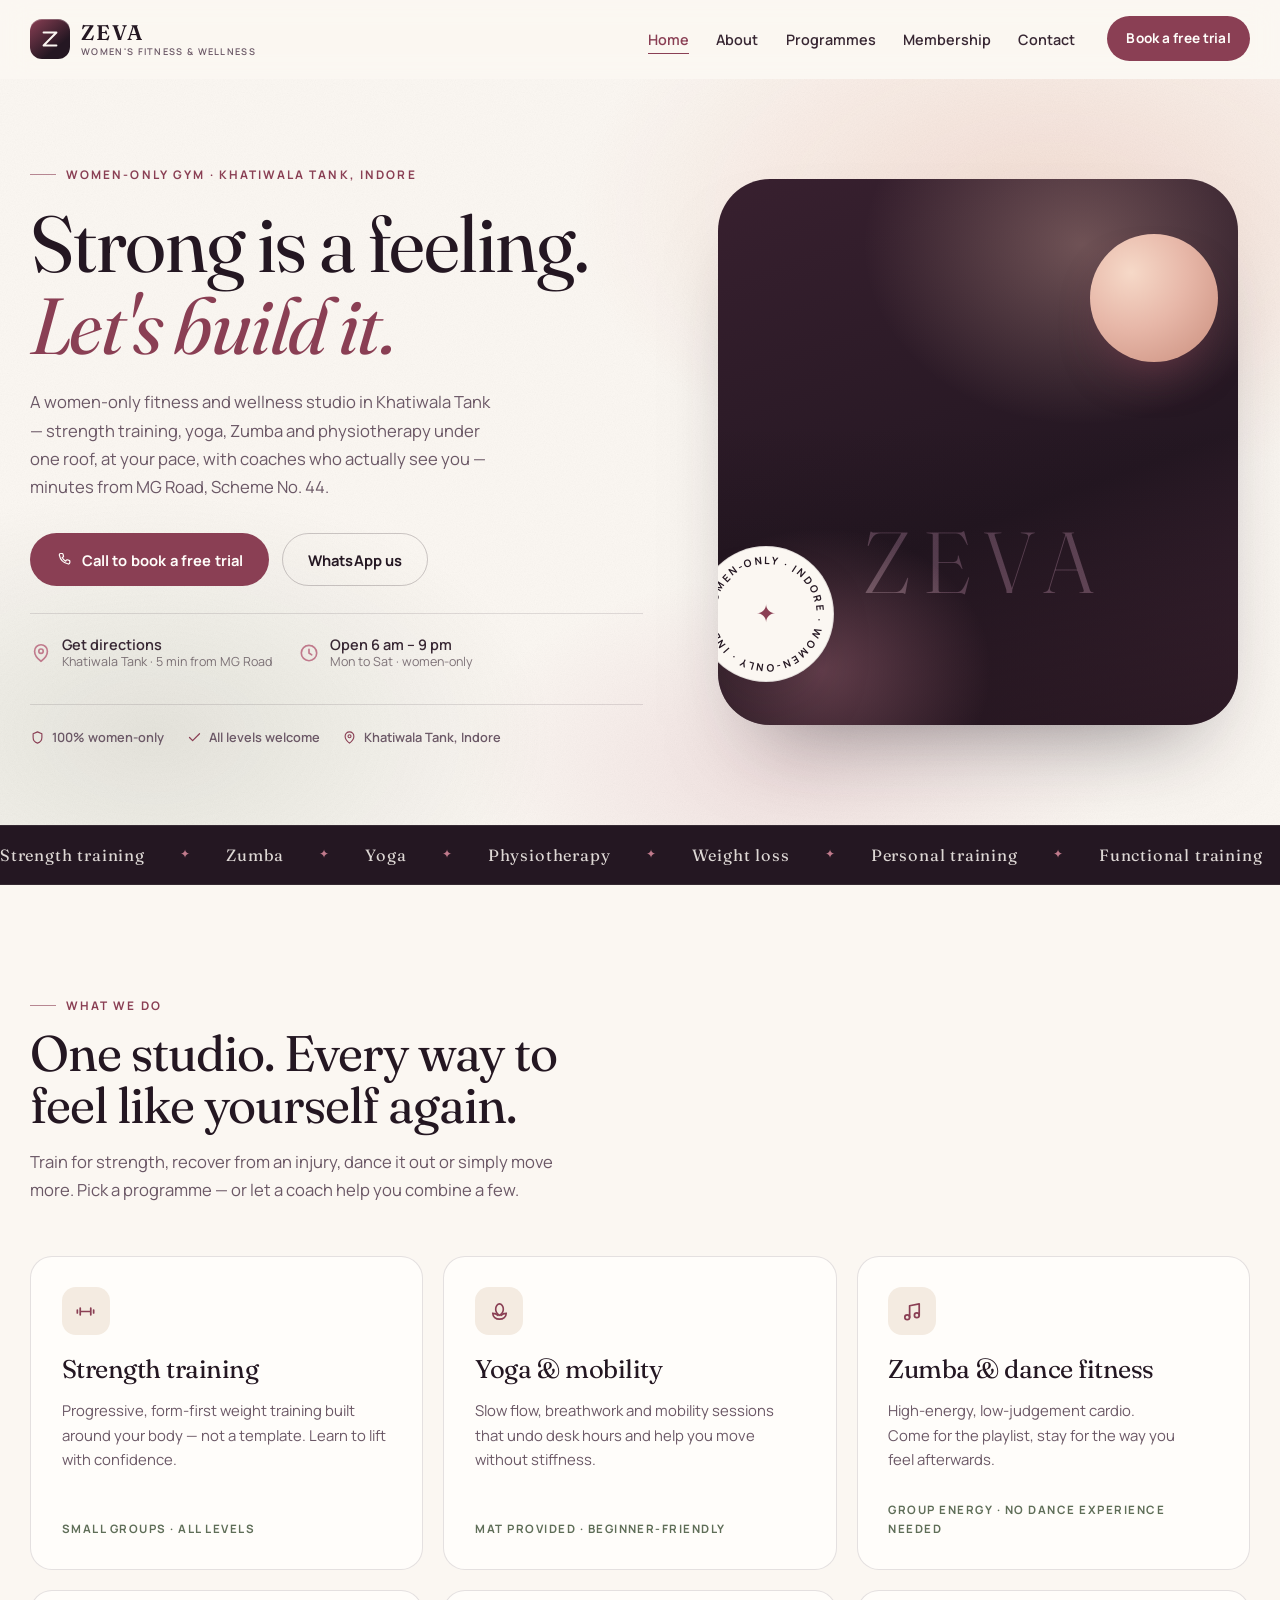
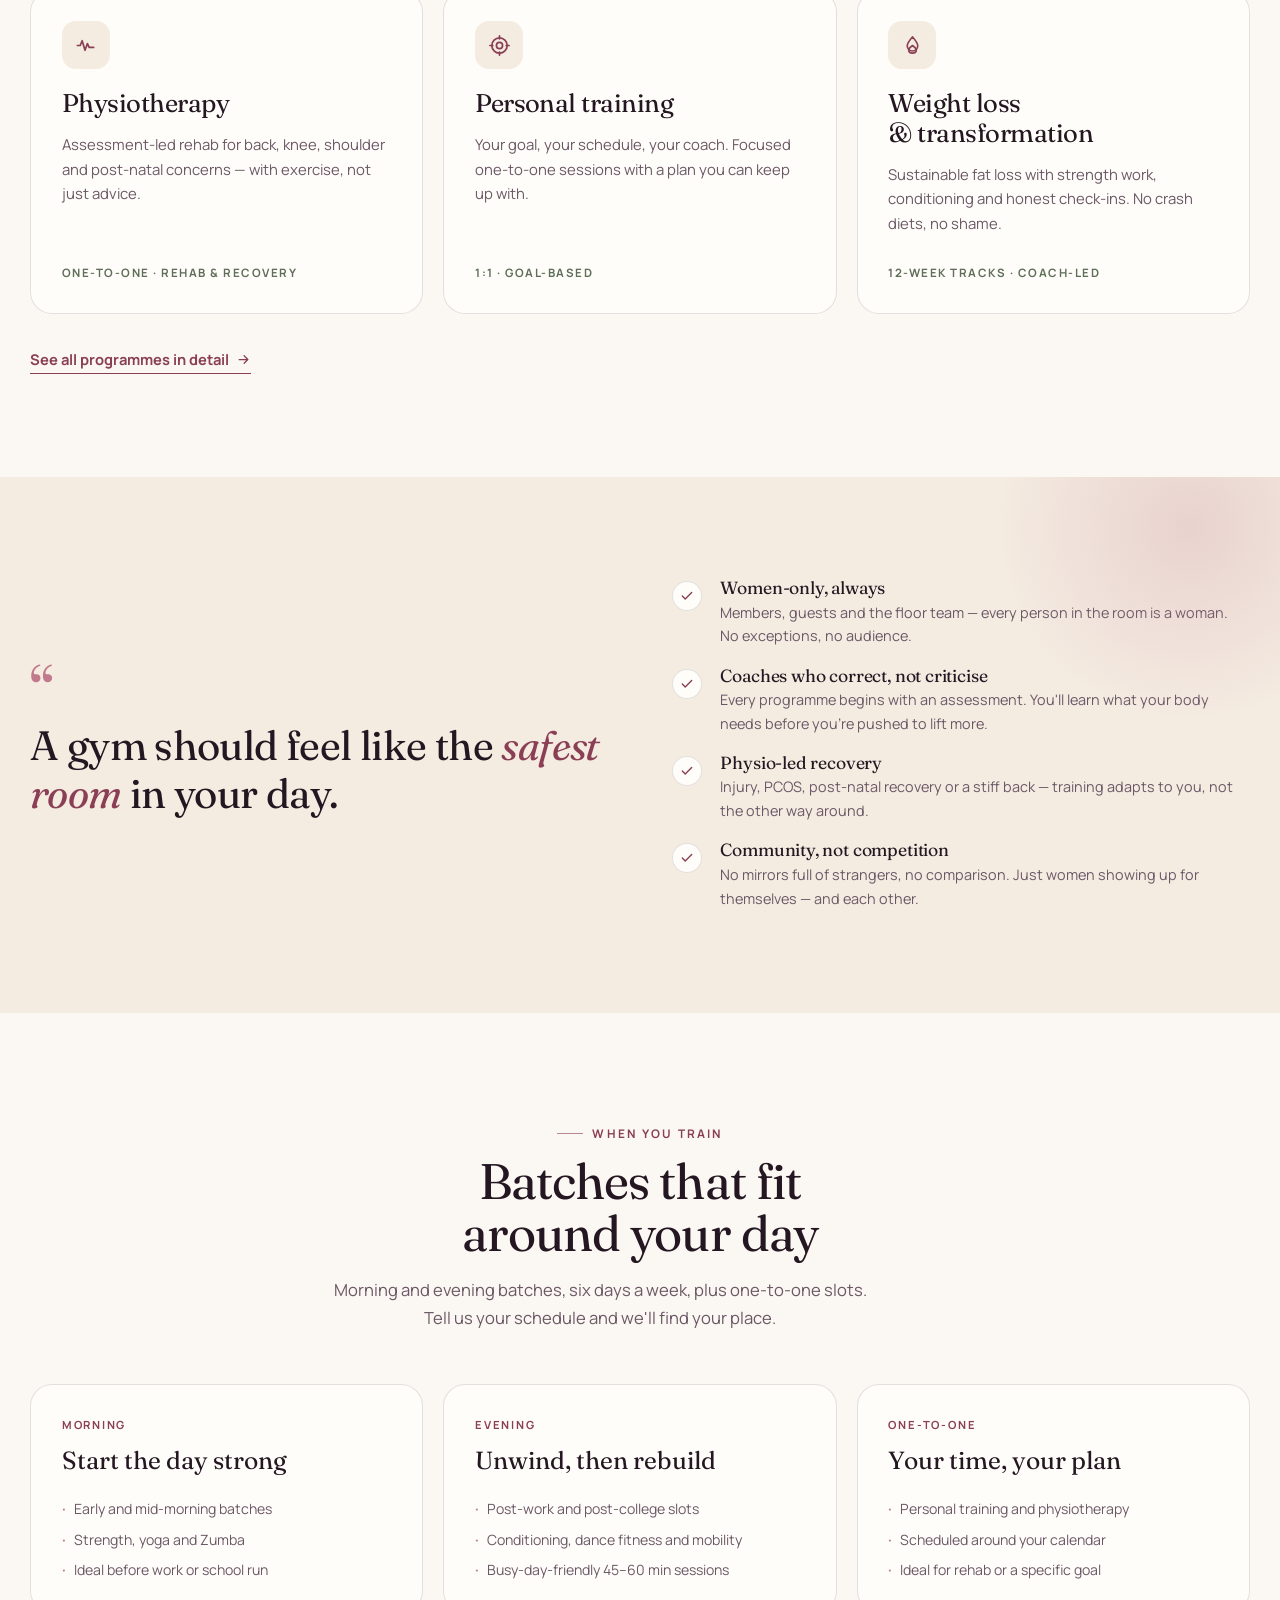
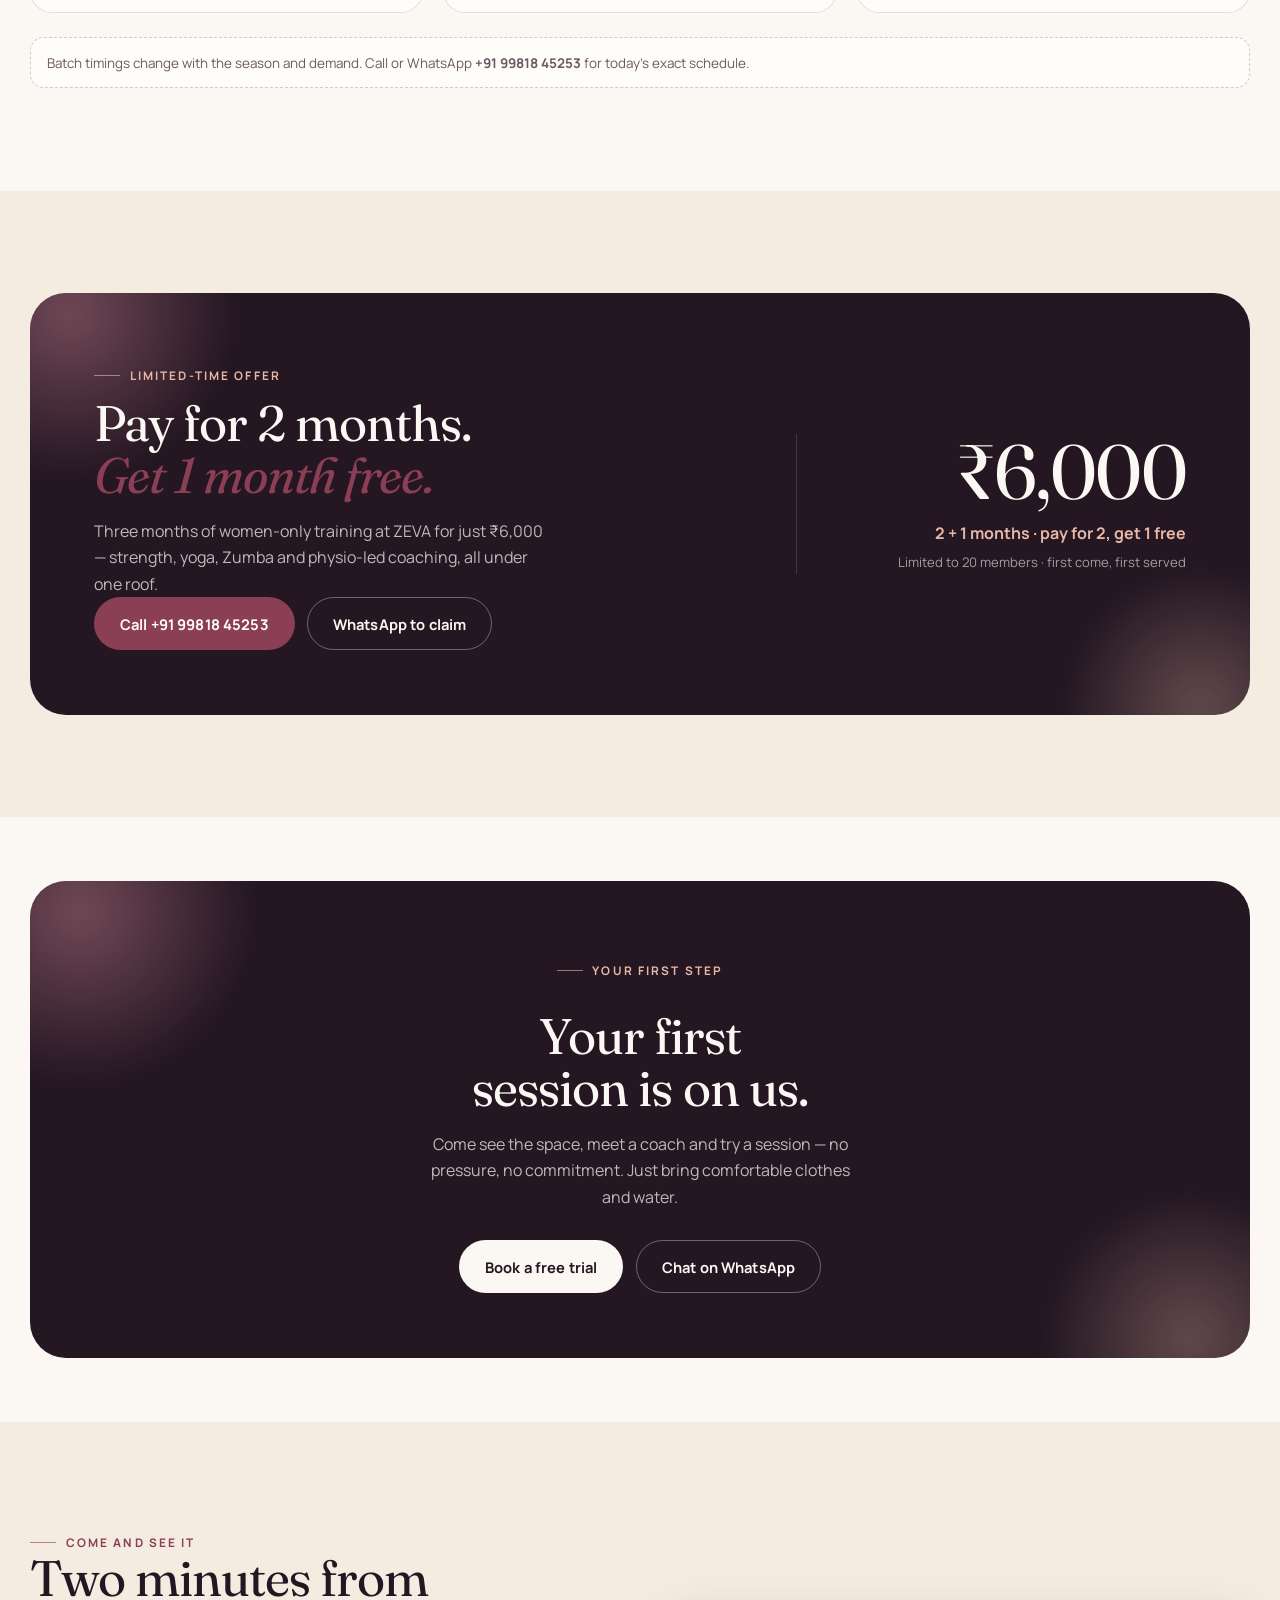
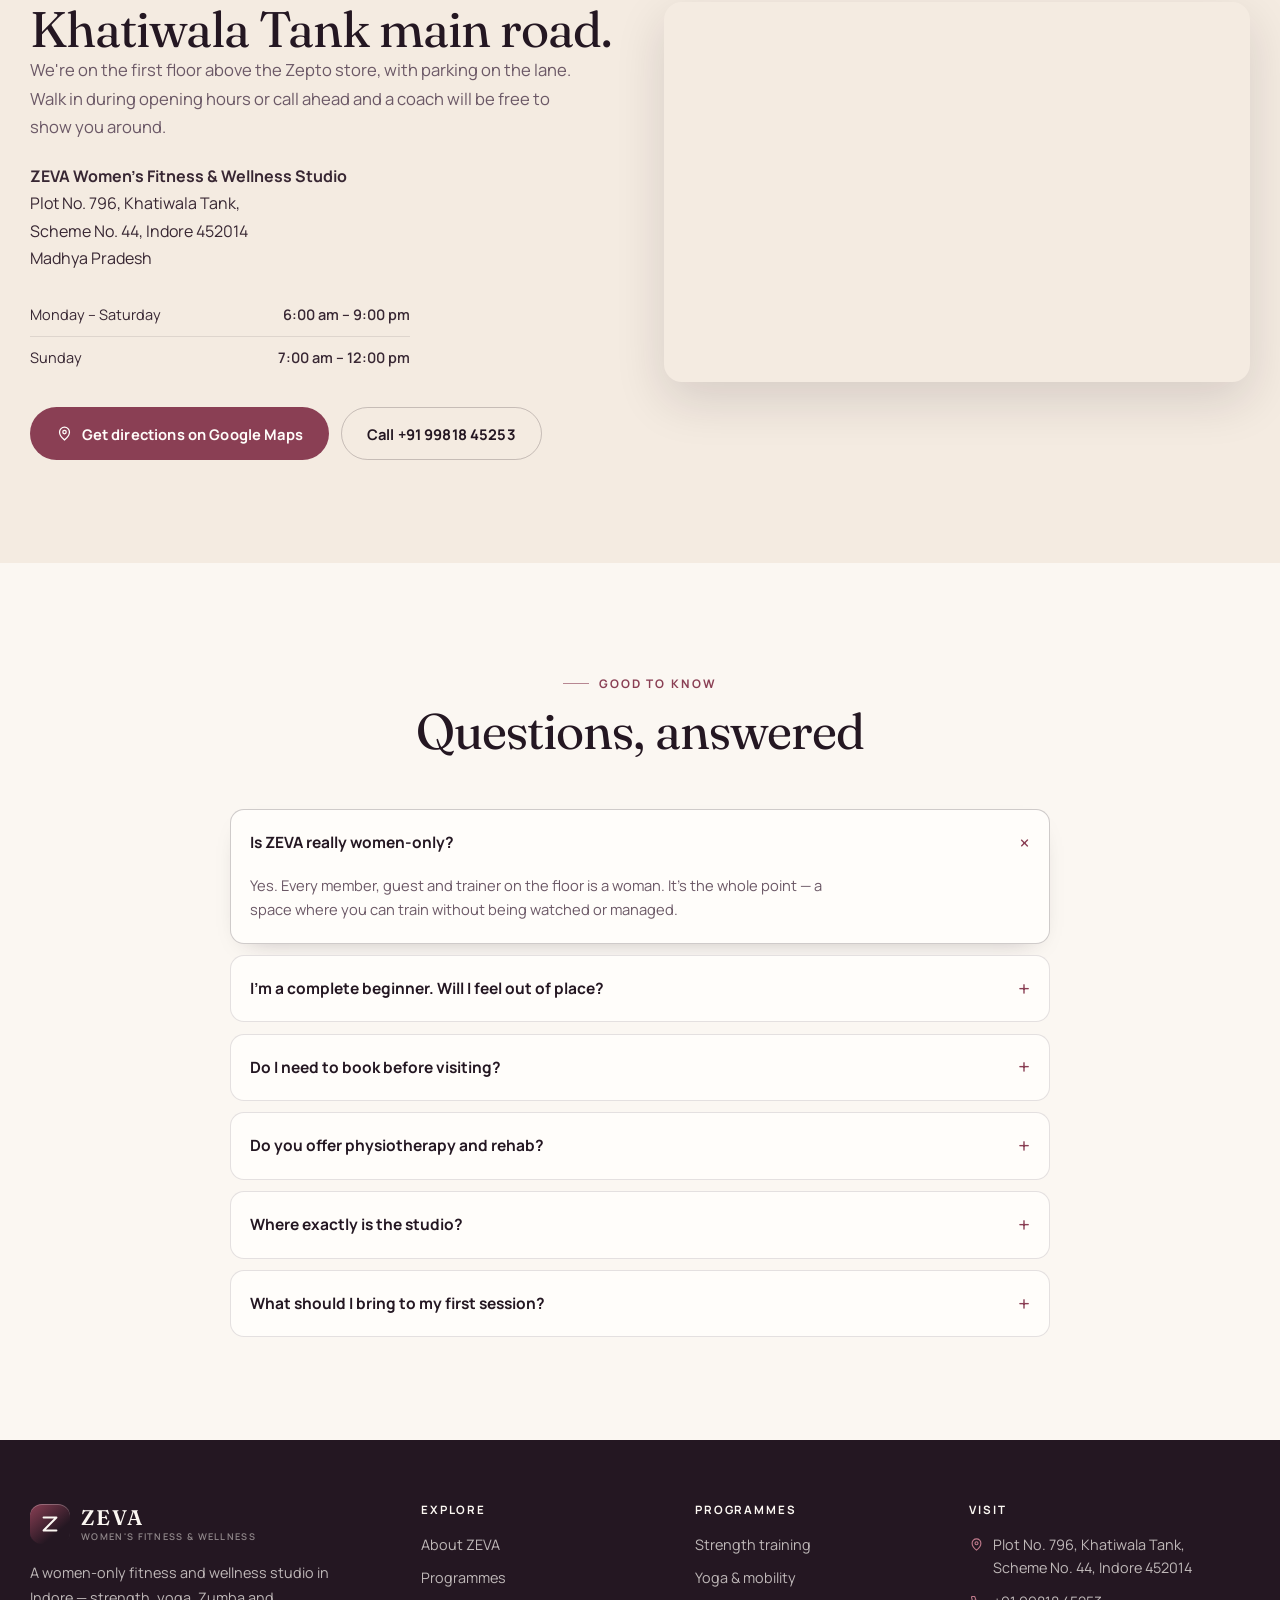
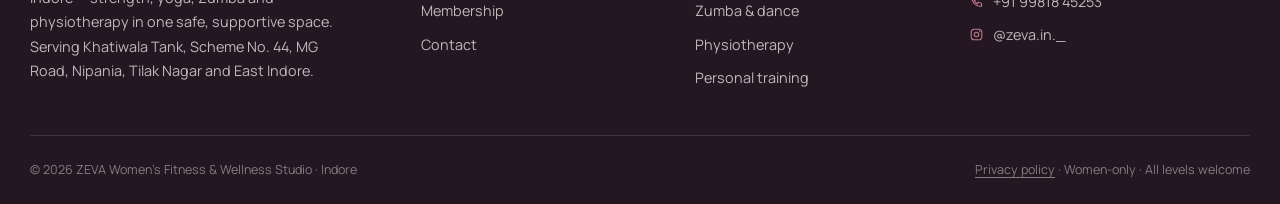
==== commit 05eaeb43: "Local SEO: sitemap, robots, canonical+OG tags, FAQ schema, areas-served copy, marketing playbook" ====
--- a/index.html
+++ b/index.html
@@ -30,15 +30,21 @@
   <title>ZEVA — Women-Only Fitness &amp; Wellness Studio in Indore</title>
   <meta name="description" content="ZEVA is a women-only fitness and wellness studio in Khatiwala Tank, Indore. Strength training, yoga, Zumba, physiotherapy and personal training in a safe, supportive space. Book a free trial.">
   <meta name="theme-color" content="#fbf7f2">
+  <link rel="canonical" href="https://zevawellness.github.io/zeva/">
+  <meta property="og:type" content="website">
+  <meta property="og:site_name" content="ZEVA Women's Fitness &amp; Wellness Studio">
+  <meta property="og:title" content="ZEVA — Women-Only Fitness &amp; Wellness Studio in Indore">
+  <meta property="og:description" content="ZEVA is a women-only fitness and wellness studio in Khatiwala Tank, Indore. Strength training, yoga, Zumba, physiotherapy and personal training in a safe, supportive space. Book a free trial.">
+  <meta property="og:url" content="https://zevawellness.github.io/zeva/">
+  <meta property="og:locale" content="en_IN">
+  <meta name="twitter:card" content="summary">
+  <meta name="twitter:title" content="ZEVA — Women-Only Fitness &amp; Wellness Studio in Indore">
+  <meta name="twitter:description" content="ZEVA is a women-only fitness and wellness studio in Khatiwala Tank, Indore. Strength training, yoga, Zumba, physiotherapy and personal training in a safe, supportive space. Book a free trial.">
   <link rel="icon" href="assets/img/favicon.svg" type="image/svg+xml">
   <link rel="preconnect" href="https://fonts.googleapis.com">
   <link rel="preconnect" href="https://fonts.gstatic.com" crossorigin>
   <link href="https://fonts.googleapis.com/css2?family=Fraunces:ital,opsz,wght@0,9..144,300..700;1,9..144,300..600&family=Manrope:wght@300..800&display=swap" rel="stylesheet">
   <link rel="stylesheet" href="assets/css/style.css">
-  <meta property="og:type" content="website">
-  <meta property="og:title" content="ZEVA — Women-Only Fitness &amp; Wellness Studio in Indore">
-  <meta property="og:description" content="Strength, yoga, Zumba, physio and personal training — in a women-only space in Khatiwala Tank, Indore.">
-  <meta property="og:locale" content="en_IN">
   <script type="application/ld+json">
   {
     "@context": "https://schema.org",
@@ -76,8 +82,48 @@
       }
     ],
     "sameAs": ["https://www.instagram.com/zeva.in._/"],
-    "priceRange": "₹₹"
+    "priceRange": "₹₹",
+    "paymentAccepted": "Cash, UPI, debit and credit cards",
+    "currenciesAccepted": "INR"
   }
+  </script>
+  <script type="application/ld+json">
+{
+  "@context": "https://schema.org",
+  "@type": "FAQPage",
+  "mainEntity": [
+    {
+      "@type": "Question",
+      "name": "Is ZEVA really women-only?",
+      "acceptedAnswer": { "@type": "Answer", "text": "Yes. Every member, guest and trainer on the floor is a woman. It's the whole point - a space where you can train without being watched or managed." }
+    },
+    {
+      "@type": "Question",
+      "name": "I'm a complete beginner. Will I feel out of place?",
+      "acceptedAnswer": { "@type": "Answer", "text": "Not at all. Most women start exactly where you are. Your first session includes a short assessment, and your coach will scale every movement to your current level." }
+    },
+    {
+      "@type": "Question",
+      "name": "Do I need to book before visiting?",
+      "acceptedAnswer": { "@type": "Answer", "text": "Yes, please call or WhatsApp ahead so a coach is free to show you around and take you through the trial. Walk-ins are welcome but may have to wait." }
+    },
+    {
+      "@type": "Question",
+      "name": "Do you offer physiotherapy and rehab?",
+      "acceptedAnswer": { "@type": "Answer", "text": "Yes. Physiotherapy is available as one-to-one sessions for back, knee, shoulder and post-natal concerns, and it can be combined with your training plan." }
+    },
+    {
+      "@type": "Question",
+      "name": "Where exactly is the studio?",
+      "acceptedAnswer": { "@type": "Answer", "text": "Plot No. 796, Khatiwala Tank, Scheme No. 44, Indore 452014 - above the Zepto store, near MG Road. Call or WhatsApp +91 99818 45253 for directions." }
+    },
+    {
+      "@type": "Question",
+      "name": "What should I bring to my first session?",
+      "acceptedAnswer": { "@type": "Answer", "text": "Comfortable workout clothes, sports shoes and a water bottle. Mats and equipment are provided. Come a few minutes early so we can show you around." }
+    }
+  ]
+}
   </script>
 </head>
 <body>
@@ -117,9 +163,9 @@
     <section class="hero">
       <div class="container hero-inner">
         <div class="hero-copy reveal">
-          <p class="eyebrow">Women-only studio · Indore</p>
+          <p class="eyebrow">Women-only gym · Khatiwala Tank, Indore</p>
           <h1>Strong is a feeling. <span class="display-italic">Let's build it.</span></h1>
-          <p class="lede">A women-only fitness and wellness studio in Khatiwala Tank — strength training, yoga, Zumba and physiotherapy under one roof, at your pace, with coaches who actually see you.</p>
+          <p class="lede">A women-only fitness and wellness studio in Khatiwala Tank — strength training, yoga, Zumba and physiotherapy under one roof, at your pace, with coaches who actually see you — minutes from MG Road, Scheme No. 44.</p>
 
           <div class="btn-row hero-actions">
             <a class="btn" href="tel:+919981845253" onclick="return gtag_report_conversion('tel:+919981845253')" data-track="call">
@@ -471,7 +517,7 @@
               <small>Women's fitness &amp; wellness</small>
             </span>
           </a>
-          <p class="footer-blurb">A women-only fitness and wellness studio in Indore — strength, yoga, Zumba and physiotherapy in one safe, supportive space.</p>
+          <p class="footer-blurb">A women-only fitness and wellness studio in Indore — strength, yoga, Zumba and physiotherapy in one safe, supportive space. Serving Khatiwala Tank, Scheme No. 44, MG Road, Nipania, Tilak Nagar and East Indore.</p>
         </div>
 
         <div class="footer-col">
